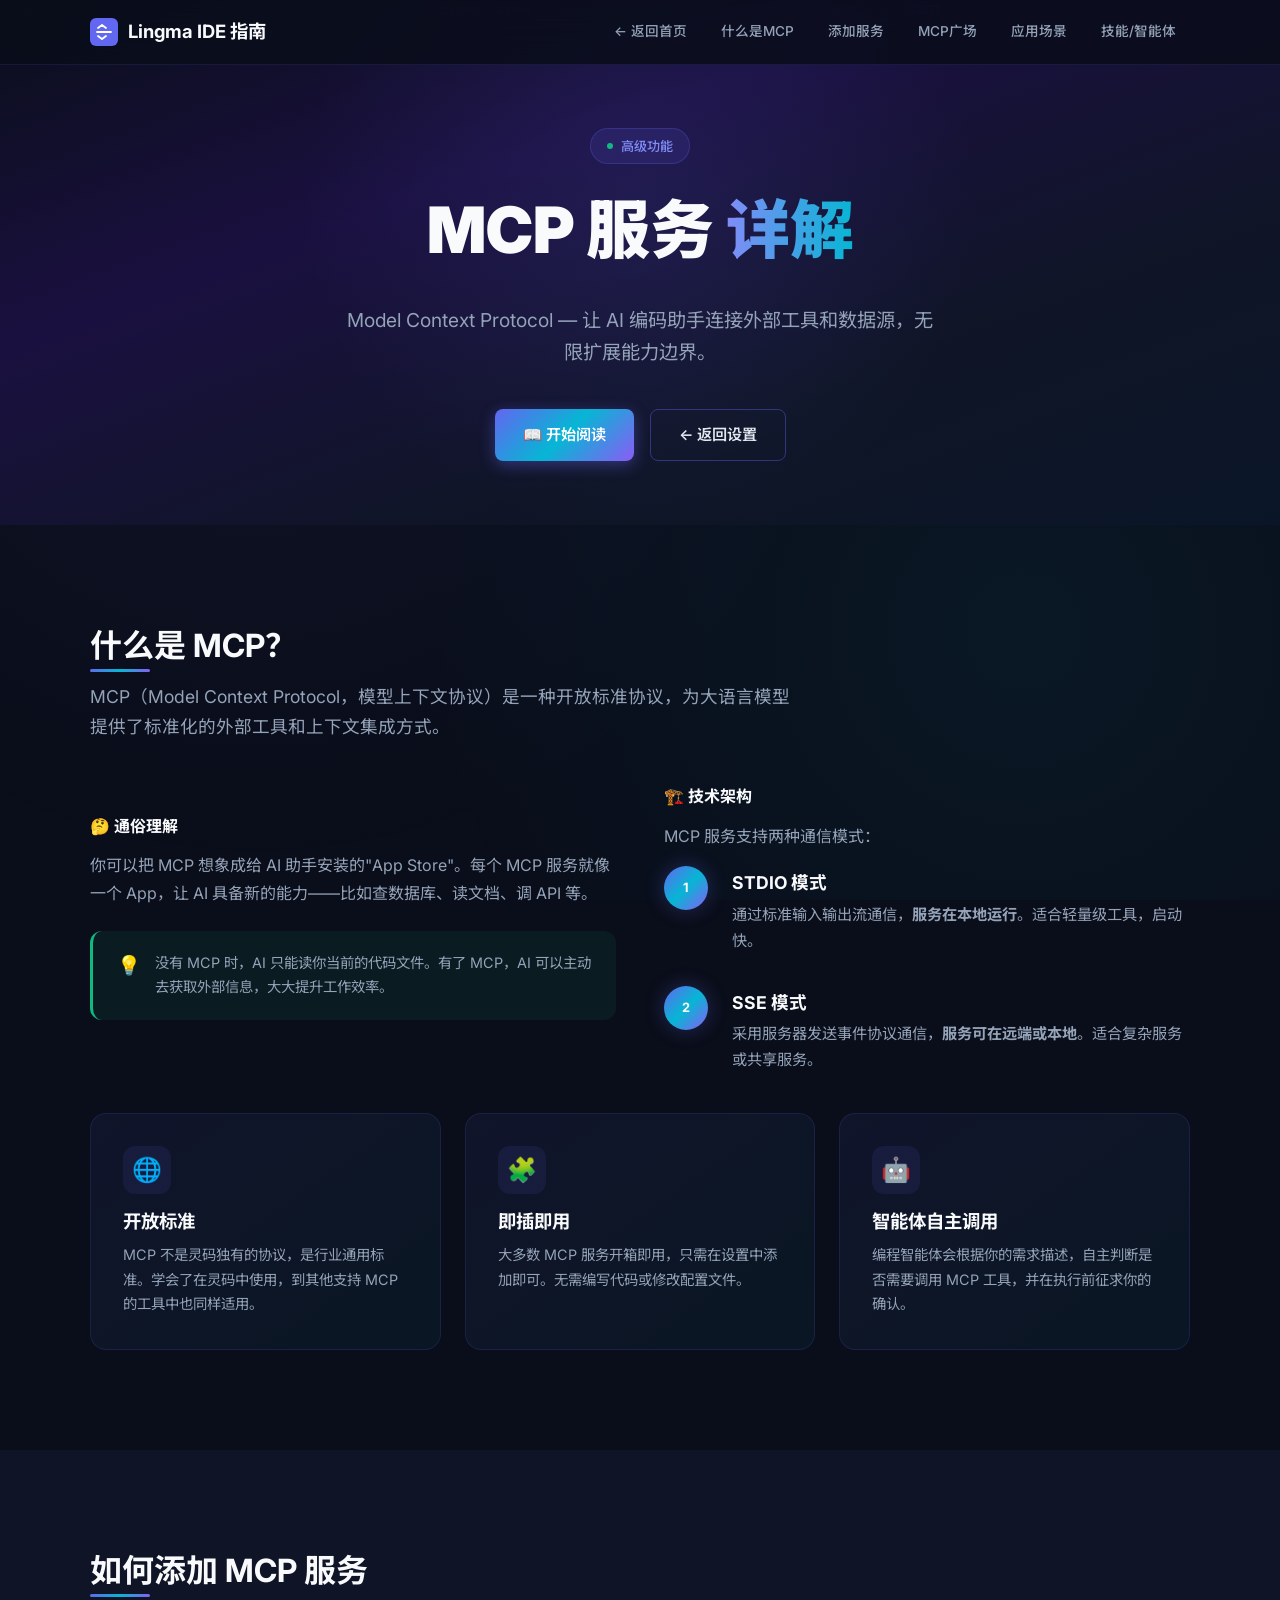
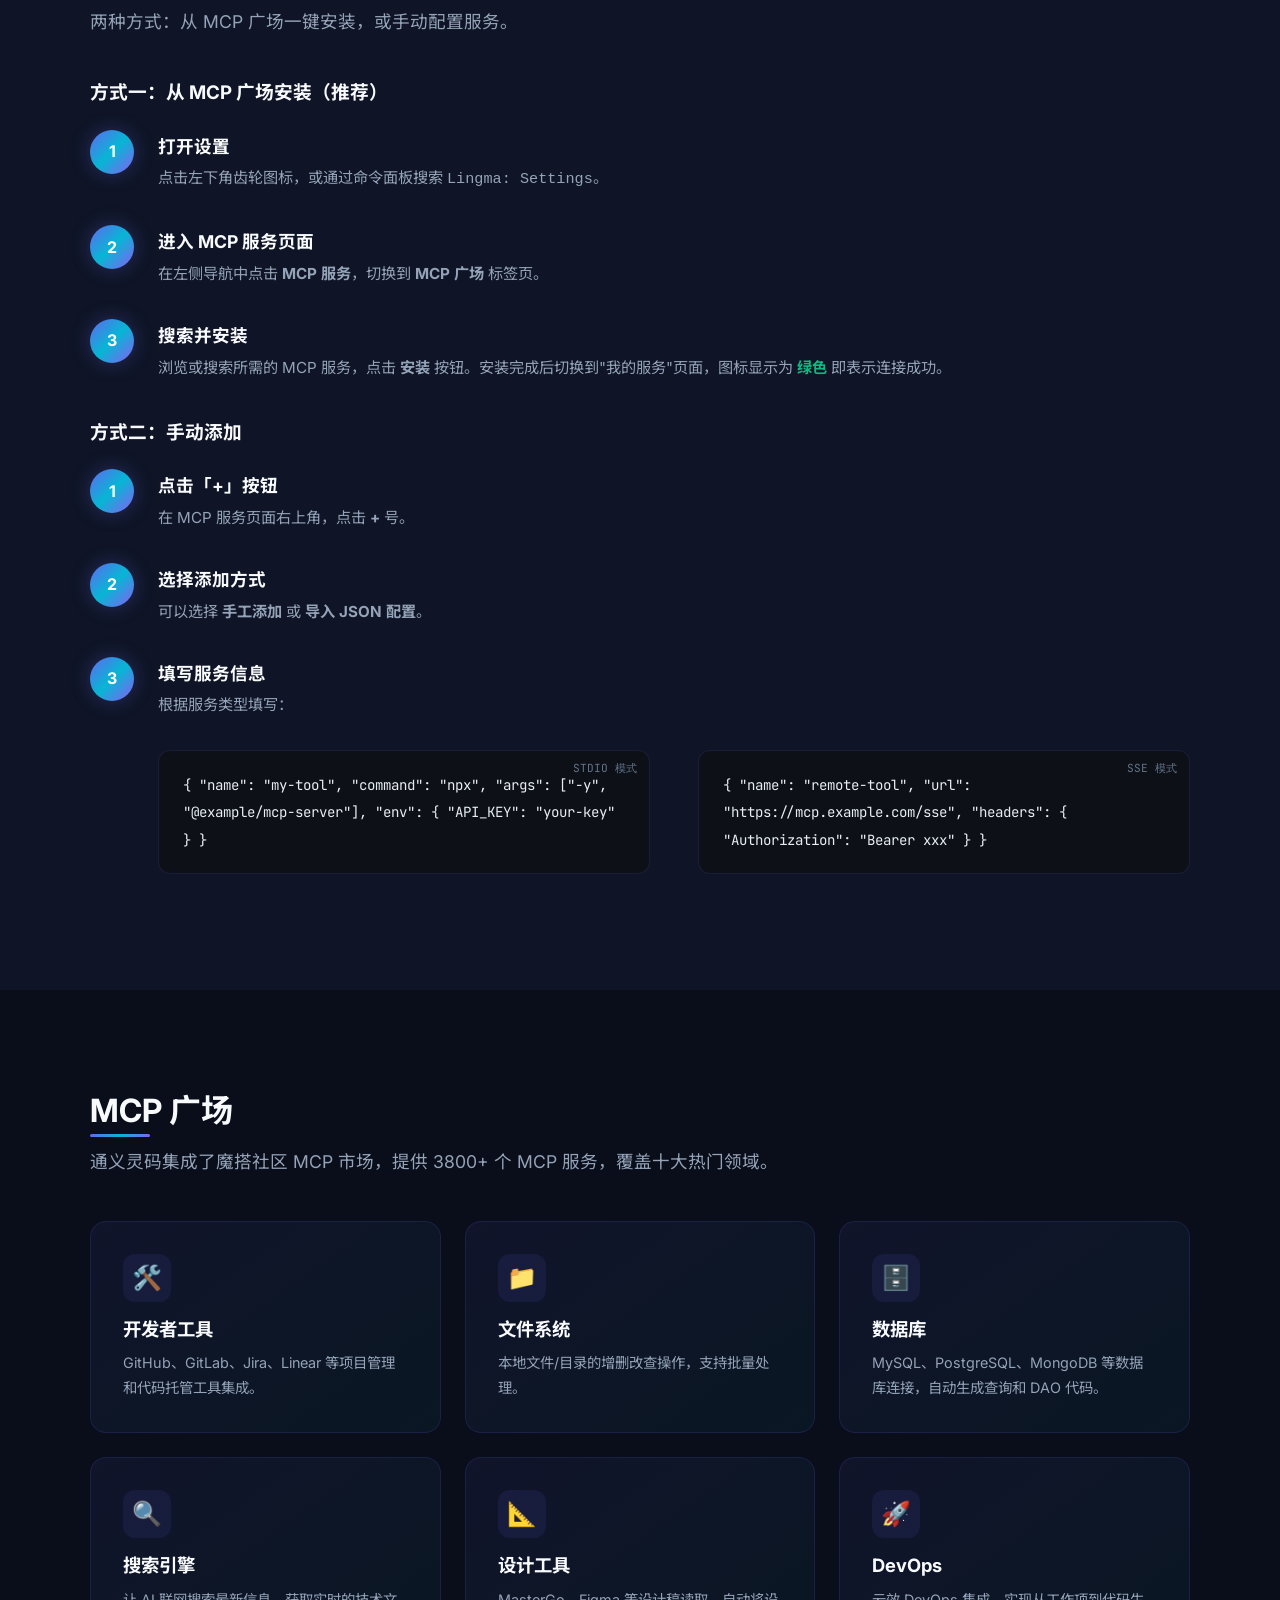
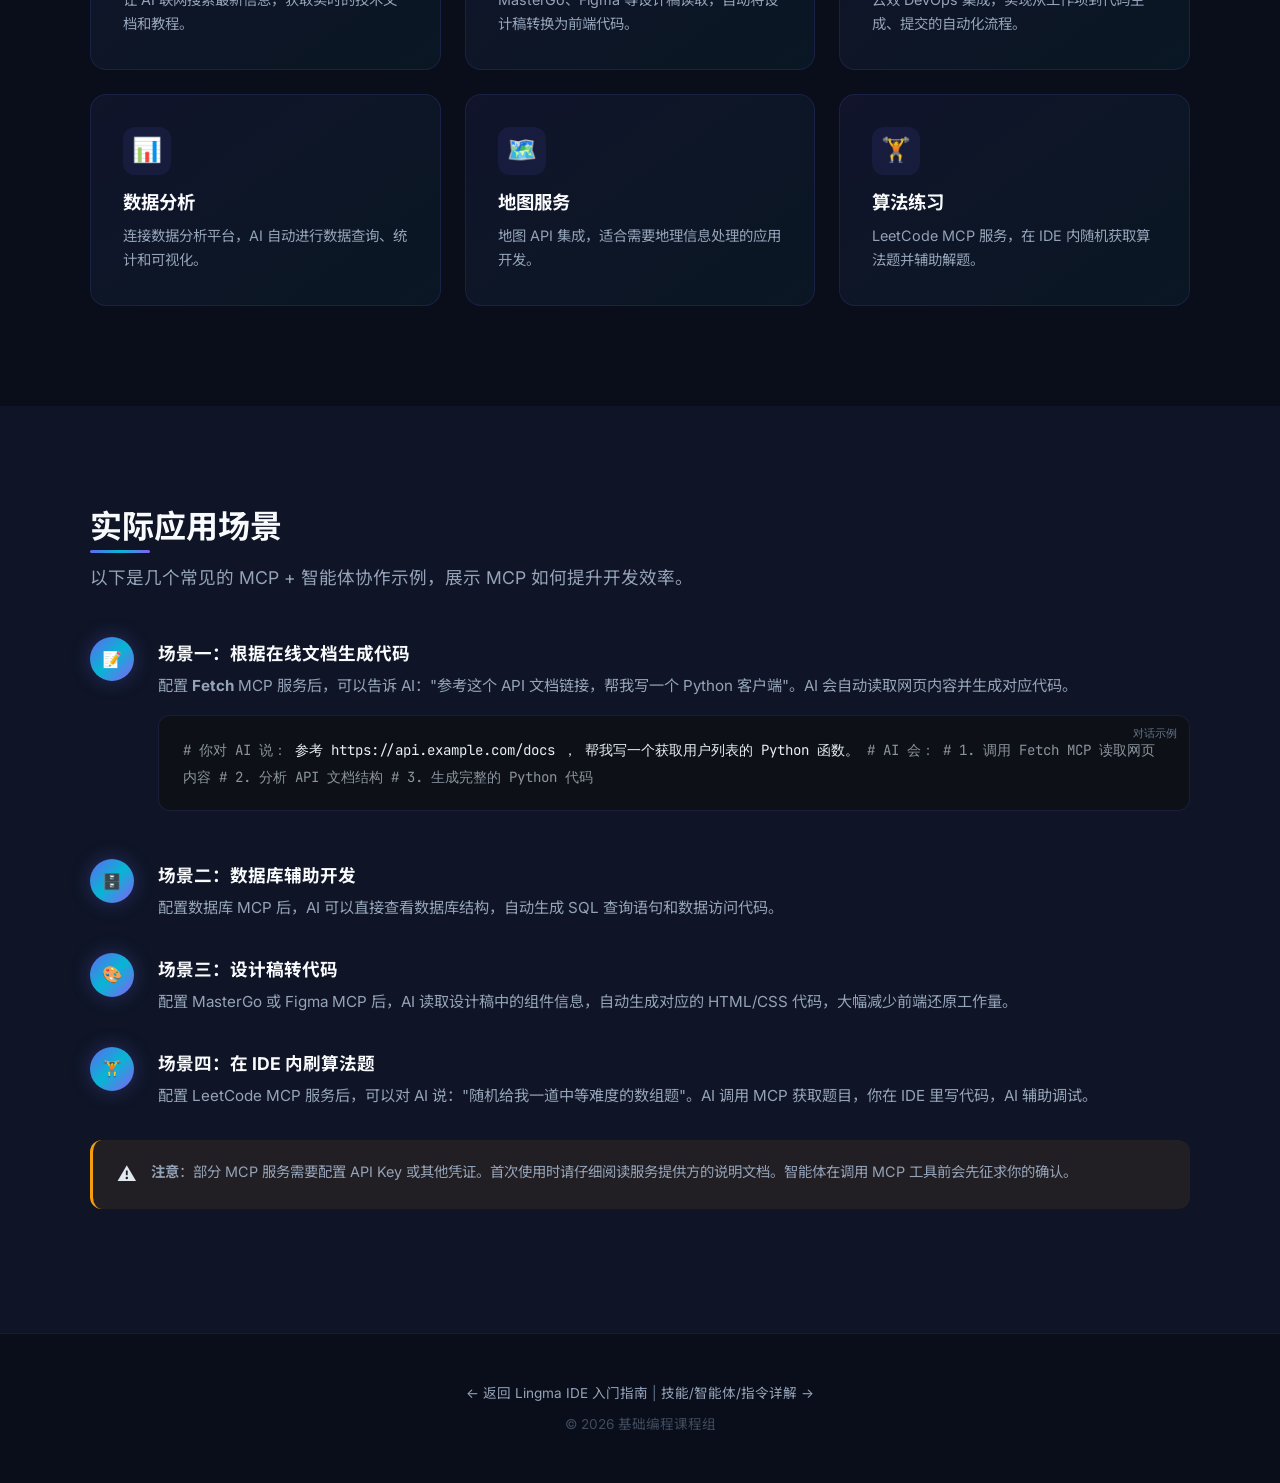
==== mcp.html @ 46c2786b "feat: add MCP services and Skills/Agents/Commands sub-pages" ====
<!DOCTYPE html>
<html lang="zh-CN">
<head>
  <meta charset="UTF-8">
  <meta name="viewport" content="width=device-width, initial-scale=1.0">
  <title>MCP 服务详解 — Lingma IDE 指南</title>
  <meta name="description" content="详细介绍 Lingma IDE 中 MCP（模型上下文协议）服务的概念、配置方法和实际应用场景。">
  <link rel="stylesheet" href="index.css">
  <link rel="icon" href="data:image/svg+xml,<svg xmlns='http://www.w3.org/2000/svg' viewBox='0 0 32 32'><text y='28' font-size='28'>🔌</text></svg>">
</head>
<body>

<!-- ===== Navigation ===== -->
<nav class="navbar" id="navbar">
  <div class="navbar-inner">
    <a href="index.html" class="nav-brand">
      <svg viewBox="0 0 28 28" fill="none"><rect width="28" height="28" rx="6" fill="url(#nb)"/><path d="M8 10l4-3 4 3M8 18l4 3 4-3M7 14h14" stroke="#fff" stroke-width="1.8" stroke-linecap="round" stroke-linejoin="round"/><defs><linearGradient id="nb" x1="0" y1="0" x2="28" y2="28"><stop stop-color="#6366f1"/><stop offset="1" stop-color="#06b6d4"/></linearGradient></defs></svg>
      Lingma IDE 指南
    </a>
    <button class="nav-toggle" onclick="document.querySelector('.nav-links').classList.toggle('open')" aria-label="菜单">☰</button>
    <ul class="nav-links">
      <li><a href="index.html">← 返回首页</a></li>
      <li><a href="#what-is-mcp">什么是MCP</a></li>
      <li><a href="#how-to-add">添加服务</a></li>
      <li><a href="#mcp-plaza">MCP广场</a></li>
      <li><a href="#use-cases">应用场景</a></li>
      <li><a href="skills.html">技能/智能体</a></li>
    </ul>
  </div>
</nav>

<!-- ===== Hero ===== -->
<section class="hero" id="top" style="min-height:50vh">
  <div class="hero-particles" id="particles"></div>
  <div class="hero-content">
    <div class="hero-badge"><span class="dot"></span>高级功能</div>
    <h1>MCP 服务 <span class="gradient-text">详解</span></h1>
    <p class="tagline">Model Context Protocol — 让 AI 编码助手连接外部工具和数据源，无限扩展能力边界。</p>
    <div class="hero-actions">
      <a href="#what-is-mcp" class="btn btn-primary">📖 开始阅读</a>
      <a href="index.html#settings" class="btn btn-outline">← 返回设置</a>
    </div>
  </div>
</section>

<!-- ===== 什么是 MCP ===== -->
<section class="section" id="what-is-mcp">
  <div class="section-inner fade-in">
    <h2 class="section-title">什么是 MCP？</h2>
    <p class="section-subtitle">MCP（Model Context Protocol，模型上下文协议）是一种开放标准协议，为大语言模型提供了标准化的外部工具和上下文集成方式。</p>

    <div class="two-col" style="margin-top:2rem">
      <div>
        <h4 style="margin-bottom:1rem">🤔 通俗理解</h4>
        <p style="color:var(--color-text-muted)">你可以把 MCP 想象成给 AI 助手安装的"App Store"。每个 MCP 服务就像一个 App，让 AI 具备新的能力——比如查数据库、读文档、调 API 等。</p>
        <div class="info-box tip" style="margin-top:1.5rem">
          <span class="info-box-icon">💡</span>
          <p>没有 MCP 时，AI 只能读你当前的代码文件。有了 MCP，AI 可以主动去获取外部信息，大大提升工作效率。</p>
        </div>
      </div>
      <div>
        <h4 style="margin-bottom:1rem">🏗️ 技术架构</h4>
        <p style="color:var(--color-text-muted)">MCP 服务支持两种通信模式：</p>
        <div class="step-list" style="margin-top:1rem">
          <div class="step-item">
            <div class="step-number" style="font-size:0.8rem">1</div>
            <div class="step-content">
              <h4>STDIO 模式</h4>
              <p>通过标准输入输出流通信，<strong>服务在本地运行</strong>。适合轻量级工具，启动快。</p>
            </div>
          </div>
          <div class="step-item">
            <div class="step-number" style="font-size:0.8rem">2</div>
            <div class="step-content">
              <h4>SSE 模式</h4>
              <p>采用服务器发送事件协议通信，<strong>服务可在远端或本地</strong>。适合复杂服务或共享服务。</p>
            </div>
          </div>
        </div>
      </div>
    </div>

    <div class="features-grid" style="margin-top:2.5rem">
      <div class="feature-card">
        <div class="feature-icon">🌐</div>
        <h3>开放标准</h3>
        <p>MCP 不是灵码独有的协议，是行业通用标准。学会了在灵码中使用，到其他支持 MCP 的工具中也同样适用。</p>
      </div>
      <div class="feature-card">
        <div class="feature-icon">🧩</div>
        <h3>即插即用</h3>
        <p>大多数 MCP 服务开箱即用，只需在设置中添加即可。无需编写代码或修改配置文件。</p>
      </div>
      <div class="feature-card">
        <div class="feature-icon">🤖</div>
        <h3>智能体自主调用</h3>
        <p>编程智能体会根据你的需求描述，自主判断是否需要调用 MCP 工具，并在执行前征求你的确认。</p>
      </div>
    </div>
  </div>
</section>

<!-- ===== 添加 MCP 服务 ===== -->
<section class="section section-alt" id="how-to-add">
  <div class="section-inner fade-in">
    <h2 class="section-title">如何添加 MCP 服务</h2>
    <p class="section-subtitle">两种方式：从 MCP 广场一键安装，或手动配置服务。</p>

    <h3 style="margin-bottom:1.5rem;color:var(--color-text-bright)">方式一：从 MCP 广场安装（推荐）</h3>
    <div class="step-list">
      <div class="step-item">
        <div class="step-number">1</div>
        <div class="step-content">
          <h4>打开设置</h4>
          <p>点击左下角齿轮图标，或通过命令面板搜索 <code>Lingma: Settings</code>。</p>
        </div>
      </div>
      <div class="step-item">
        <div class="step-number">2</div>
        <div class="step-content">
          <h4>进入 MCP 服务页面</h4>
          <p>在左侧导航中点击 <strong>MCP 服务</strong>，切换到 <strong>MCP 广场</strong> 标签页。</p>
        </div>
      </div>
      <div class="step-item">
        <div class="step-number">3</div>
        <div class="step-content">
          <h4>搜索并安装</h4>
          <p>浏览或搜索所需的 MCP 服务，点击 <strong>安装</strong> 按钮。安装完成后切换到"我的服务"页面，图标显示为 <strong style="color:#10b981">绿色</strong> 即表示连接成功。</p>
        </div>
      </div>
    </div>

    <h3 style="margin:2.5rem 0 1.5rem;color:var(--color-text-bright)">方式二：手动添加</h3>
    <div class="step-list">
      <div class="step-item">
        <div class="step-number">1</div>
        <div class="step-content">
          <h4>点击「+」按钮</h4>
          <p>在 MCP 服务页面右上角，点击 <strong>+</strong> 号。</p>
        </div>
      </div>
      <div class="step-item">
        <div class="step-number">2</div>
        <div class="step-content">
          <h4>选择添加方式</h4>
          <p>可以选择 <strong>手工添加</strong> 或 <strong>导入 JSON 配置</strong>。</p>
        </div>
      </div>
      <div class="step-item">
        <div class="step-number">3</div>
        <div class="step-content">
          <h4>填写服务信息</h4>
          <p>根据服务类型填写：</p>
          <div class="two-col" style="margin-top:1rem">
            <div class="code-block" data-lang="STDIO 模式">
<code>{
  "name": "my-tool",
  "command": "npx",
  "args": ["-y", "@example/mcp-server"],
  "env": {
    "API_KEY": "your-key"
  }
}</code>
            </div>
            <div class="code-block" data-lang="SSE 模式">
<code>{
  "name": "remote-tool",
  "url": "https://mcp.example.com/sse",
  "headers": {
    "Authorization": "Bearer xxx"
  }
}</code>
            </div>
          </div>
        </div>
      </div>
    </div>
  </div>
</section>

<!-- ===== MCP 广场 ===== -->
<section class="section" id="mcp-plaza">
  <div class="section-inner fade-in">
    <h2 class="section-title">MCP 广场</h2>
    <p class="section-subtitle">通义灵码集成了魔搭社区 MCP 市场，提供 3800+ 个 MCP 服务，覆盖十大热门领域。</p>

    <div class="features-grid">
      <div class="feature-card">
        <div class="feature-icon">🛠️</div>
        <h3>开发者工具</h3>
        <p>GitHub、GitLab、Jira、Linear 等项目管理和代码托管工具集成。</p>
      </div>
      <div class="feature-card">
        <div class="feature-icon">📁</div>
        <h3>文件系统</h3>
        <p>本地文件/目录的增删改查操作，支持批量处理。</p>
      </div>
      <div class="feature-card">
        <div class="feature-icon">🗄️</div>
        <h3>数据库</h3>
        <p>MySQL、PostgreSQL、MongoDB 等数据库连接，自动生成查询和 DAO 代码。</p>
      </div>
      <div class="feature-card">
        <div class="feature-icon">🔍</div>
        <h3>搜索引擎</h3>
        <p>让 AI 联网搜索最新信息，获取实时的技术文档和教程。</p>
      </div>
      <div class="feature-card">
        <div class="feature-icon">📐</div>
        <h3>设计工具</h3>
        <p>MasterGo、Figma 等设计稿读取，自动将设计稿转换为前端代码。</p>
      </div>
      <div class="feature-card">
        <div class="feature-icon">🚀</div>
        <h3>DevOps</h3>
        <p>云效 DevOps 集成，实现从工作项到代码生成、提交的自动化流程。</p>
      </div>
      <div class="feature-card">
        <div class="feature-icon">📊</div>
        <h3>数据分析</h3>
        <p>连接数据分析平台，AI 自动进行数据查询、统计和可视化。</p>
      </div>
      <div class="feature-card">
        <div class="feature-icon">🗺️</div>
        <h3>地图服务</h3>
        <p>地图 API 集成，适合需要地理信息处理的应用开发。</p>
      </div>
      <div class="feature-card">
        <div class="feature-icon">🏋️</div>
        <h3>算法练习</h3>
        <p>LeetCode MCP 服务，在 IDE 内随机获取算法题并辅助解题。</p>
      </div>
    </div>
  </div>
</section>

<!-- ===== 应用场景 ===== -->
<section class="section section-alt" id="use-cases">
  <div class="section-inner fade-in">
    <h2 class="section-title">实际应用场景</h2>
    <p class="section-subtitle">以下是几个常见的 MCP + 智能体协作示例，展示 MCP 如何提升开发效率。</p>

    <div class="step-list">
      <div class="step-item">
        <div class="step-number">📝</div>
        <div class="step-content">
          <h4>场景一：根据在线文档生成代码</h4>
          <p>配置 <strong>Fetch</strong> MCP 服务后，可以告诉 AI："参考这个 API 文档链接，帮我写一个 Python 客户端"。AI 会自动读取网页内容并生成对应代码。</p>
          <div class="code-block" data-lang="对话示例">
<code><span class="cm"># 你对 AI 说：</span>
参考 https://api.example.com/docs ，
帮我写一个获取用户列表的 Python 函数。

<span class="cm"># AI 会：</span>
<span class="cm"># 1. 调用 Fetch MCP 读取网页内容</span>
<span class="cm"># 2. 分析 API 文档结构</span>
<span class="cm"># 3. 生成完整的 Python 代码</span></code>
          </div>
        </div>
      </div>
      <div class="step-item">
        <div class="step-number">🗄️</div>
        <div class="step-content">
          <h4>场景二：数据库辅助开发</h4>
          <p>配置数据库 MCP 后，AI 可以直接查看数据库结构，自动生成 SQL 查询语句和数据访问代码。</p>
        </div>
      </div>
      <div class="step-item">
        <div class="step-number">🎨</div>
        <div class="step-content">
          <h4>场景三：设计稿转代码</h4>
          <p>配置 MasterGo 或 Figma MCP 后，AI 读取设计稿中的组件信息，自动生成对应的 HTML/CSS 代码，大幅减少前端还原工作量。</p>
        </div>
      </div>
      <div class="step-item">
        <div class="step-number">🏋️</div>
        <div class="step-content">
          <h4>场景四：在 IDE 内刷算法题</h4>
          <p>配置 LeetCode MCP 服务后，可以对 AI 说："随机给我一道中等难度的数组题"。AI 调用 MCP 获取题目，你在 IDE 里写代码，AI 辅助调试。</p>
        </div>
      </div>
    </div>

    <div class="info-box warning" style="margin-top:2rem">
      <span class="info-box-icon">⚠️</span>
      <p><strong>注意</strong>：部分 MCP 服务需要配置 API Key 或其他凭证。首次使用时请仔细阅读服务提供方的说明文档。智能体在调用 MCP 工具前会先征求你的确认。</p>
    </div>
  </div>
</section>

<!-- ===== Footer ===== -->
<footer class="footer">
  <p><a href="index.html">← 返回 Lingma IDE 入门指南</a> | <a href="skills.html">技能/智能体/指令详解 →</a></p>
  <p style="margin-top:0.5rem;opacity:0.6">© 2026 基础编程课程组</p>
</footer>

<!-- ===== Scripts ===== -->
<script>
const navbar = document.getElementById('navbar');
window.addEventListener('scroll', () => { navbar.classList.toggle('scrolled', window.scrollY > 50); });
const fadeEls = document.querySelectorAll('.fade-in');
const observer = new IntersectionObserver((entries) => {
  entries.forEach(e => { if (e.isIntersecting) { e.target.classList.add('visible'); observer.unobserve(e.target); }});
}, { threshold: 0.1 });
fadeEls.forEach(el => observer.observe(el));
const particleContainer = document.getElementById('particles');
const codeSnippets = ['MCP', 'STDIO', 'SSE', 'fetch()', 'Tool', 'Agent', 'Context', 'Protocol', 'API', 'JSON', 'connect', 'invoke'];
for (let i = 0; i < 15; i++) {
  const p = document.createElement('span');
  p.className = 'particle';
  p.textContent = codeSnippets[Math.floor(Math.random() * codeSnippets.length)];
  p.style.left = Math.random() * 100 + '%';
  p.style.animationDelay = Math.random() * 20 + 's';
  p.style.animationDuration = (15 + Math.random() * 15) + 's';
  particleContainer.appendChild(p);
}
const sections = document.querySelectorAll('section[id]');
window.addEventListener('scroll', () => {
  const scrollY = window.scrollY + 100;
  sections.forEach(sec => {
    const top = sec.offsetTop, h = sec.offsetHeight, id = sec.getAttribute('id');
    const link = document.querySelector(`.nav-links a[href="#${id}"]`);
    if (link) link.classList.toggle('active', scrollY >= top && scrollY < top + h);
  });
});
</script>

</body>
</html>
---- index.css ----
/* ============================================
   Lingma IDE 入门指南 — Design System
   ============================================ */

@import url('https://fonts.googleapis.com/css2?family=Inter:wght@300;400;500;600;700;800;900&family=JetBrains+Mono:wght@400;500;600&family=Noto+Sans+SC:wght@300;400;500;600;700;900&display=swap');

/* ---------- CSS Custom Properties ---------- */
:root {
  /* Brand palette — inspired by Lingma's blue-purple tech aesthetic */
  --color-bg-deep: #0a0e1a;
  --color-bg-main: #0f1526;
  --color-bg-card: rgba(18, 26, 50, 0.7);
  --color-bg-card-solid: #121a32;
  --color-bg-hover: rgba(30, 42, 80, 0.6);
  --color-surface: rgba(25, 35, 65, 0.5);

  --color-primary: #6366f1;
  --color-primary-light: #818cf8;
  --color-primary-dark: #4f46e5;
  --color-accent: #06b6d4;
  --color-accent-2: #8b5cf6;
  --color-success: #10b981;
  --color-warning: #f59e0b;
  --color-danger: #ef4444;

  --gradient-brand: linear-gradient(135deg, #6366f1 0%, #06b6d4 50%, #8b5cf6 100%);
  --gradient-hero: linear-gradient(160deg, #0a0e1a 0%, #1a1040 35%, #0f1526 70%, #0a1628 100%);
  --gradient-card: linear-gradient(145deg, rgba(99,102,241,0.08) 0%, rgba(6,182,212,0.05) 100%);
  --gradient-text: linear-gradient(90deg, #818cf8, #06b6d4);

  --color-text: #e2e8f0;
  --color-text-muted: #94a3b8;
  --color-text-dim: #64748b;
  --color-text-bright: #f8fafc;

  --color-border: rgba(99, 102, 241, 0.15);
  --color-border-active: rgba(99, 102, 241, 0.4);

  --font-body: 'Inter', 'Noto Sans SC', -apple-system, sans-serif;
  --font-mono: 'JetBrains Mono', 'Fira Code', monospace;

  --radius-sm: 8px;
  --radius-md: 12px;
  --radius-lg: 16px;
  --radius-xl: 24px;

  --shadow-card: 0 4px 24px rgba(0,0,0,0.3), 0 0 0 1px var(--color-border);
  --shadow-glow: 0 0 40px rgba(99,102,241,0.15);
  --shadow-btn: 0 4px 15px rgba(99,102,241,0.4);

  --max-width: 1100px;
  --section-gap: 100px;
}

/* ---------- Reset & Base ---------- */
*, *::before, *::after {
  box-sizing: border-box;
  margin: 0;
  padding: 0;
}

html {
  scroll-behavior: smooth;
  font-size: 16px;
  -webkit-font-smoothing: antialiased;
  -moz-osx-font-smoothing: grayscale;
}

body {
  font-family: var(--font-body);
  background: var(--color-bg-deep);
  color: var(--color-text);
  line-height: 1.7;
  overflow-x: hidden;
}

/* Animated background grid */
body::before {
  content: '';
  position: fixed;
  inset: 0;
  background-image:
    radial-gradient(circle at 20% 30%, rgba(99,102,241,0.06) 0%, transparent 50%),
    radial-gradient(circle at 80% 70%, rgba(6,182,212,0.06) 0%, transparent 50%);
  pointer-events: none;
  z-index: 0;
}

a {
  color: var(--color-primary-light);
  text-decoration: none;
  transition: color 0.2s;
}
a:hover {
  color: var(--color-accent);
}

img {
  max-width: 100%;
  height: auto;
  border-radius: var(--radius-md);
}

/* ---------- Typography ---------- */
h1, h2, h3, h4 {
  font-weight: 700;
  line-height: 1.3;
  color: var(--color-text-bright);
}

.section-title {
  font-size: 2rem;
  margin-bottom: 0.5em;
  position: relative;
  display: inline-block;
}
.section-title::after {
  content: '';
  position: absolute;
  bottom: -6px;
  left: 0;
  width: 60px;
  height: 3px;
  background: var(--gradient-brand);
  border-radius: 2px;
}

.section-subtitle {
  font-size: 1.1rem;
  color: var(--color-text-muted);
  margin-bottom: 2.5em;
  max-width: 700px;
}

/* ---------- Navigation ---------- */
.navbar {
  position: fixed;
  top: 0;
  left: 0;
  right: 0;
  z-index: 1000;
  background: rgba(10, 14, 26, 0.85);
  backdrop-filter: blur(20px);
  border-bottom: 1px solid var(--color-border);
  padding: 0 2rem;
  transition: box-shadow 0.3s;
}
.navbar.scrolled {
  box-shadow: 0 4px 30px rgba(0,0,0,0.4);
}
.navbar-inner {
  max-width: var(--max-width);
  margin: 0 auto;
  display: flex;
  align-items: center;
  justify-content: space-between;
  height: 64px;
}
.nav-brand {
  display: flex;
  align-items: center;
  gap: 10px;
  font-weight: 700;
  font-size: 1.15rem;
  color: var(--color-text-bright);
}
.nav-brand svg {
  width: 28px;
  height: 28px;
}
.nav-links {
  display: flex;
  list-style: none;
  gap: 6px;
}
.nav-links a {
  display: block;
  padding: 6px 14px;
  font-size: 0.85rem;
  font-weight: 500;
  color: var(--color-text-muted);
  border-radius: var(--radius-sm);
  transition: all 0.2s;
}
.nav-links a:hover,
.nav-links a.active {
  color: var(--color-text-bright);
  background: var(--color-bg-hover);
}

.nav-toggle {
  display: none;
  background: none;
  border: none;
  color: var(--color-text);
  font-size: 1.5rem;
  cursor: pointer;
}

/* ---------- Hero Section ---------- */
.hero {
  position: relative;
  min-height: 100vh;
  display: flex;
  align-items: center;
  justify-content: center;
  text-align: center;
  background: var(--gradient-hero);
  padding: 8rem 2rem 4rem;
  overflow: hidden;
}

.hero::before {
  content: '';
  position: absolute;
  top: -200px;
  left: 50%;
  transform: translateX(-50%);
  width: 800px;
  height: 800px;
  background: radial-gradient(circle, rgba(99,102,241,0.12) 0%, transparent 60%);
  pointer-events: none;
}

/* Floating code particles */
.hero-particles {
  position: absolute;
  inset: 0;
  overflow: hidden;
  pointer-events: none;
}
.particle {
  position: absolute;
  font-family: var(--font-mono);
  font-size: 0.75rem;
  color: rgba(99, 102, 241, 0.15);
  animation: float 20s linear infinite;
}
@keyframes float {
  0% { transform: translateY(100vh) rotate(0deg); opacity: 0; }
  10% { opacity: 1; }
  90% { opacity: 1; }
  100% { transform: translateY(-100vh) rotate(360deg); opacity: 0; }
}

.hero-content {
  position: relative;
  z-index: 1;
  max-width: 800px;
}
.hero-badge {
  display: inline-flex;
  align-items: center;
  gap: 8px;
  padding: 6px 16px;
  background: rgba(99,102,241,0.12);
  border: 1px solid rgba(99,102,241,0.25);
  border-radius: 100px;
  font-size: 0.82rem;
  font-weight: 500;
  color: var(--color-primary-light);
  margin-bottom: 1.5rem;
  animation: fadeInDown 0.8s ease-out;
}
.hero-badge .dot {
  width: 6px;
  height: 6px;
  background: var(--color-success);
  border-radius: 50%;
  animation: pulse 2s ease-in-out infinite;
}
@keyframes pulse {
  0%, 100% { opacity: 1; }
  50% { opacity: 0.4; }
}

.hero h1 {
  font-size: clamp(2.5rem, 5vw, 4rem);
  font-weight: 900;
  margin-bottom: 0.5em;
  animation: fadeInUp 0.8s ease-out 0.1s both;
}
.hero h1 .gradient-text {
  background: var(--gradient-text);
  -webkit-background-clip: text;
  -webkit-text-fill-color: transparent;
  background-clip: text;
}
.hero .tagline {
  font-size: 1.2rem;
  color: var(--color-text-muted);
  margin-bottom: 2.5rem;
  max-width: 600px;
  margin-left: auto;
  margin-right: auto;
  animation: fadeInUp 0.8s ease-out 0.2s both;
}
.hero-actions {
  display: flex;
  gap: 16px;
  justify-content: center;
  flex-wrap: wrap;
  animation: fadeInUp 0.8s ease-out 0.3s both;
}

@keyframes fadeInUp {
  from { opacity: 0; transform: translateY(20px); }
  to { opacity: 1; transform: translateY(0); }
}
@keyframes fadeInDown {
  from { opacity: 0; transform: translateY(-10px); }
  to { opacity: 1; transform: translateY(0); }
}

/* ---------- Buttons ---------- */
.btn {
  display: inline-flex;
  align-items: center;
  gap: 8px;
  padding: 12px 28px;
  font-family: var(--font-body);
  font-size: 0.95rem;
  font-weight: 600;
  border: none;
  border-radius: var(--radius-sm);
  cursor: pointer;
  transition: all 0.25s;
  text-decoration: none;
}
.btn-primary {
  background: var(--gradient-brand);
  color: #fff;
  box-shadow: var(--shadow-btn);
}
.btn-primary:hover {
  transform: translateY(-2px);
  box-shadow: 0 6px 25px rgba(99,102,241,0.5);
  color: #fff;
}
.btn-outline {
  background: transparent;
  color: var(--color-text);
  border: 1px solid var(--color-border-active);
}
.btn-outline:hover {
  background: var(--color-bg-hover);
  border-color: var(--color-primary-light);
  color: var(--color-text-bright);
}

/* ---------- Sections ---------- */
.section {
  position: relative;
  z-index: 1;
  padding: var(--section-gap) 2rem;
}
.section-inner {
  max-width: var(--max-width);
  margin: 0 auto;
}
.section-alt {
  background: var(--color-bg-main);
}

/* ---------- Feature Cards Grid ---------- */
.features-grid {
  display: grid;
  grid-template-columns: repeat(auto-fit, minmax(280px, 1fr));
  gap: 24px;
}
.feature-card {
  background: var(--gradient-card);
  border: 1px solid var(--color-border);
  border-radius: var(--radius-lg);
  padding: 2rem;
  transition: all 0.3s;
  position: relative;
  overflow: hidden;
}
.feature-card::before {
  content: '';
  position: absolute;
  top: 0;
  left: 0;
  right: 0;
  height: 2px;
  background: var(--gradient-brand);
  opacity: 0;
  transition: opacity 0.3s;
}
.feature-card:hover {
  transform: translateY(-4px);
  box-shadow: var(--shadow-glow);
  border-color: var(--color-border-active);
}
.feature-card:hover::before {
  opacity: 1;
}
.feature-icon {
  width: 48px;
  height: 48px;
  display: flex;
  align-items: center;
  justify-content: center;
  border-radius: var(--radius-md);
  background: rgba(99,102,241,0.1);
  margin-bottom: 1rem;
  font-size: 1.5rem;
}
.feature-card h3 {
  font-size: 1.15rem;
  margin-bottom: 0.5em;
}
.feature-card p {
  font-size: 0.9rem;
  color: var(--color-text-muted);
  line-height: 1.7;
}

/* ---------- Steps / Guide Layout ---------- */
.step-list {
  display: flex;
  flex-direction: column;
  gap: 2rem;
}
.step-item {
  display: flex;
  gap: 1.5rem;
  align-items: flex-start;
}
.step-number {
  flex-shrink: 0;
  width: 44px;
  height: 44px;
  display: flex;
  align-items: center;
  justify-content: center;
  border-radius: 50%;
  background: var(--gradient-brand);
  color: #fff;
  font-weight: 700;
  font-size: 1rem;
  box-shadow: 0 0 20px rgba(99,102,241,0.3);
}
.step-content {
  flex: 1;
  padding-top: 6px;
}
.step-content h4 {
  font-size: 1.1rem;
  margin-bottom: 0.4em;
}
.step-content p {
  color: var(--color-text-muted);
  font-size: 0.95rem;
}

/* ---------- Code Blocks ---------- */
.code-block {
  background: #0d1117;
  border: 1px solid rgba(99,102,241,0.15);
  border-radius: var(--radius-md);
  padding: 1.25rem 1.5rem;
  margin: 1rem 0;
  overflow-x: auto;
  position: relative;
}
.code-block::before {
  content: attr(data-lang);
  position: absolute;
  top: 8px;
  right: 12px;
  font-size: 0.7rem;
  color: var(--color-text-dim);
  text-transform: uppercase;
  font-family: var(--font-mono);
}
.code-block code {
  font-family: var(--font-mono);
  font-size: 0.88rem;
  line-height: 1.7;
  color: #e6edf3;
}
.code-block .kw { color: #ff7b72; }
.code-block .fn { color: #d2a8ff; }
.code-block .str { color: #a5d6ff; }
.code-block .cm { color: #8b949e; }
.code-block .num { color: #79c0ff; }
.code-block .op { color: #c9d1d9; }

/* ---------- Info Box ---------- */
.info-box {
  display: flex;
  gap: 14px;
  padding: 1.25rem 1.5rem;
  border-radius: var(--radius-md);
  margin: 1.5rem 0;
  border-left: 3px solid;
}
.info-box.tip {
  background: rgba(16,185,129,0.08);
  border-color: var(--color-success);
}
.info-box.note {
  background: rgba(99,102,241,0.08);
  border-color: var(--color-primary);
}
.info-box.warning {
  background: rgba(245,158,11,0.08);
  border-color: var(--color-warning);
}
.info-box-icon {
  font-size: 1.2rem;
  flex-shrink: 0;
  line-height: 1.5;
}
.info-box p {
  font-size: 0.9rem;
  color: var(--color-text-muted);
}

/* ---------- Keyboard Shortcuts Table ---------- */
.shortcuts-table {
  width: 100%;
  border-collapse: collapse;
  margin: 1.5rem 0;
}
.shortcuts-table th,
.shortcuts-table td {
  padding: 12px 16px;
  text-align: left;
  border-bottom: 1px solid var(--color-border);
  font-size: 0.9rem;
}
.shortcuts-table th {
  color: var(--color-text-muted);
  font-weight: 600;
  font-size: 0.8rem;
  text-transform: uppercase;
  letter-spacing: 0.05em;
}
.shortcuts-table tr:hover td {
  background: var(--color-bg-hover);
}

kbd {
  display: inline-block;
  padding: 2px 8px;
  font-family: var(--font-mono);
  font-size: 0.8rem;
  background: rgba(99,102,241,0.1);
  border: 1px solid var(--color-border);
  border-radius: 4px;
  color: var(--color-text-bright);
  white-space: nowrap;
}

/* ---------- System Requirements ---------- */
.sys-req-grid {
  display: grid;
  grid-template-columns: repeat(auto-fit, minmax(240px, 1fr));
  gap: 20px;
  margin: 1.5rem 0;
}
.sys-req-card {
  background: var(--color-bg-card);
  border: 1px solid var(--color-border);
  border-radius: var(--radius-md);
  padding: 1.5rem;
  text-align: center;
}
.sys-req-card .os-icon {
  font-size: 2.5rem;
  margin-bottom: 0.5rem;
}
.sys-req-card h4 {
  font-size: 1rem;
  margin-bottom: 0.3em;
}
.sys-req-card p {
  font-size: 0.85rem;
  color: var(--color-text-muted);
}

/* ---------- Illustration / Image Panels ---------- */
.illustration-panel {
  background: var(--color-bg-card);
  border: 1px solid var(--color-border);
  border-radius: var(--radius-lg);
  padding: 2rem;
  margin: 2rem 0;
  text-align: center;
  overflow: hidden;
}
.illustration-panel img {
  border-radius: var(--radius-md);
  box-shadow: 0 4px 20px rgba(0,0,0,0.4);
}
.illustration-panel figcaption {
  font-size: 0.85rem;
  color: var(--color-text-dim);
  margin-top: 1rem;
}

/* ---------- SVG Diagram ---------- */
.ide-diagram {
  width: 100%;
  max-width: 800px;
  margin: 2rem auto;
  display: block;
}

/* ---------- Two Column Layout ---------- */
.two-col {
  display: grid;
  grid-template-columns: 1fr 1fr;
  gap: 3rem;
  align-items: center;
}
.two-col.reverse {
  direction: rtl;
}
.two-col.reverse > * {
  direction: ltr;
}

/* ---------- AI Feature Showcase ---------- */
.ai-showcase {
  background: var(--gradient-card);
  border: 1px solid var(--color-border);
  border-radius: var(--radius-xl);
  padding: 3rem;
  margin: 2rem 0;
  position: relative;
  overflow: hidden;
}
.ai-showcase::before {
  content: '';
  position: absolute;
  top: -50%;
  right: -20%;
  width: 400px;
  height: 400px;
  background: radial-gradient(circle, rgba(99,102,241,0.08) 0%, transparent 70%);
  pointer-events: none;
}
.ai-tag {
  display: inline-flex;
  align-items: center;
  gap: 6px;
  padding: 4px 12px;
  background: rgba(99,102,241,0.15);
  border-radius: 100px;
  font-size: 0.75rem;
  font-weight: 600;
  color: var(--color-primary-light);
  margin-bottom: 1rem;
}

/* ---------- Resource Links ---------- */
.resource-grid {
  display: grid;
  grid-template-columns: repeat(auto-fit, minmax(300px, 1fr));
  gap: 20px;
}
.resource-card {
  display: flex;
  align-items: center;
  gap: 16px;
  padding: 1.25rem 1.5rem;
  background: var(--color-bg-card);
  border: 1px solid var(--color-border);
  border-radius: var(--radius-md);
  transition: all 0.3s;
  text-decoration: none;
  color: var(--color-text);
}
.resource-card:hover {
  transform: translateY(-2px);
  border-color: var(--color-border-active);
  box-shadow: var(--shadow-glow);
  color: var(--color-text-bright);
}
.resource-card .res-icon {
  width: 40px;
  height: 40px;
  display: flex;
  align-items: center;
  justify-content: center;
  border-radius: var(--radius-sm);
  background: rgba(99,102,241,0.1);
  font-size: 1.2rem;
  flex-shrink: 0;
}
.resource-card .res-text h4 {
  font-size: 0.95rem;
  margin-bottom: 0.2em;
}
.resource-card .res-text p {
  font-size: 0.8rem;
  color: var(--color-text-muted);
}

/* ---------- Footer ---------- */
.footer {
  position: relative;
  z-index: 1;
  border-top: 1px solid var(--color-border);
  padding: 3rem 2rem;
  text-align: center;
  color: var(--color-text-dim);
  font-size: 0.85rem;
}
.footer a {
  color: var(--color-text-muted);
}

/* ---------- Scroll Animations ---------- */
.fade-in {
  opacity: 0;
  transform: translateY(30px);
  transition: opacity 0.6s ease, transform 0.6s ease;
}
.fade-in.visible {
  opacity: 1;
  transform: translateY(0);
}

/* ---------- Responsive ---------- */
@media (max-width: 900px) {
  .two-col {
    grid-template-columns: 1fr;
    gap: 2rem;
  }
  .two-col.reverse {
    direction: ltr;
  }
  .nav-links {
    display: none;
    position: absolute;
    top: 64px;
    left: 0;
    right: 0;
    background: rgba(10, 14, 26, 0.95);
    backdrop-filter: blur(20px);
    flex-direction: column;
    padding: 1rem;
    border-bottom: 1px solid var(--color-border);
  }
  .nav-links.open {
    display: flex;
  }
  .nav-toggle {
    display: block;
  }
  .hero h1 {
    font-size: 2.2rem;
  }
  .section-title {
    font-size: 1.6rem;
  }
  :root {
    --section-gap: 60px;
  }
}

@media (max-width: 600px) {
  .hero {
    padding: 6rem 1.5rem 3rem;
  }
  .hero-actions {
    flex-direction: column;
    align-items: center;
  }
  .features-grid {
    grid-template-columns: 1fr;
  }
  .sys-req-grid {
    grid-template-columns: 1fr;
  }
  .resource-grid {
    grid-template-columns: 1fr;
  }
  .ai-showcase {
    padding: 1.5rem;
  }
}
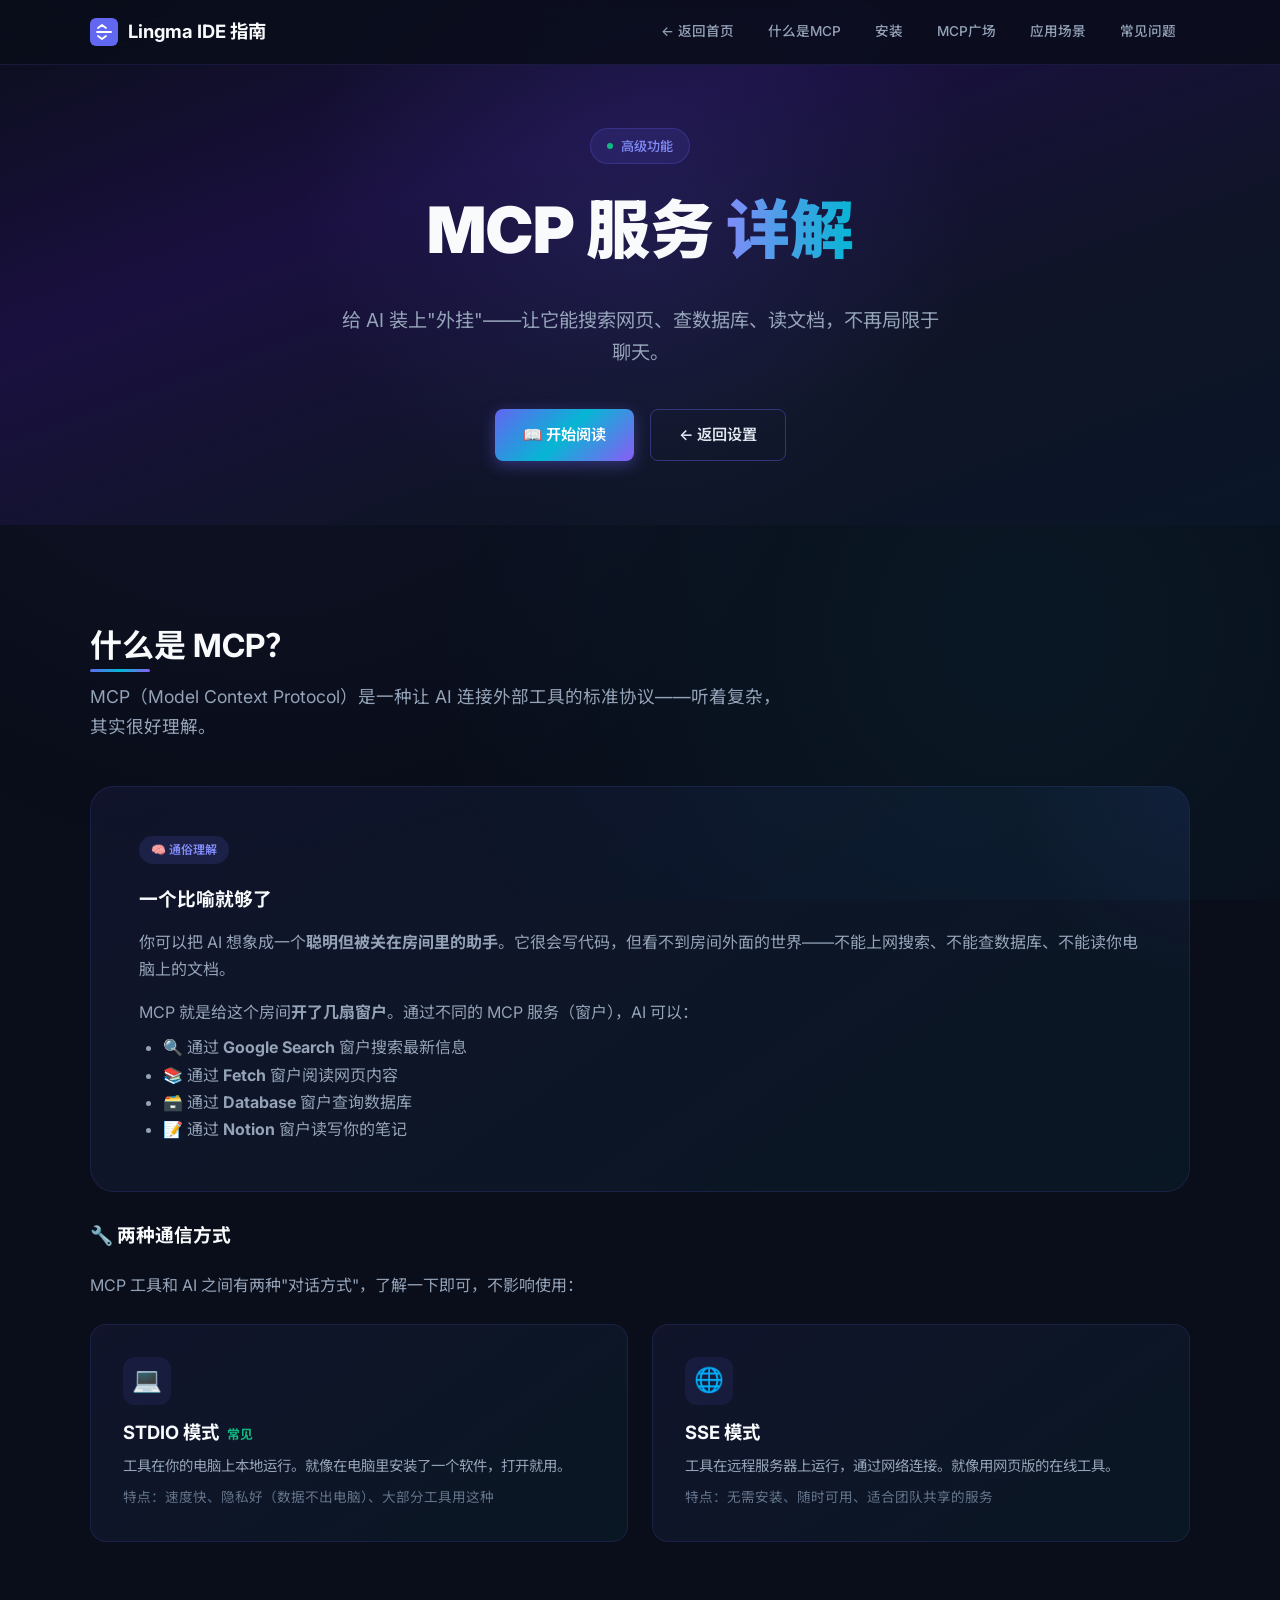
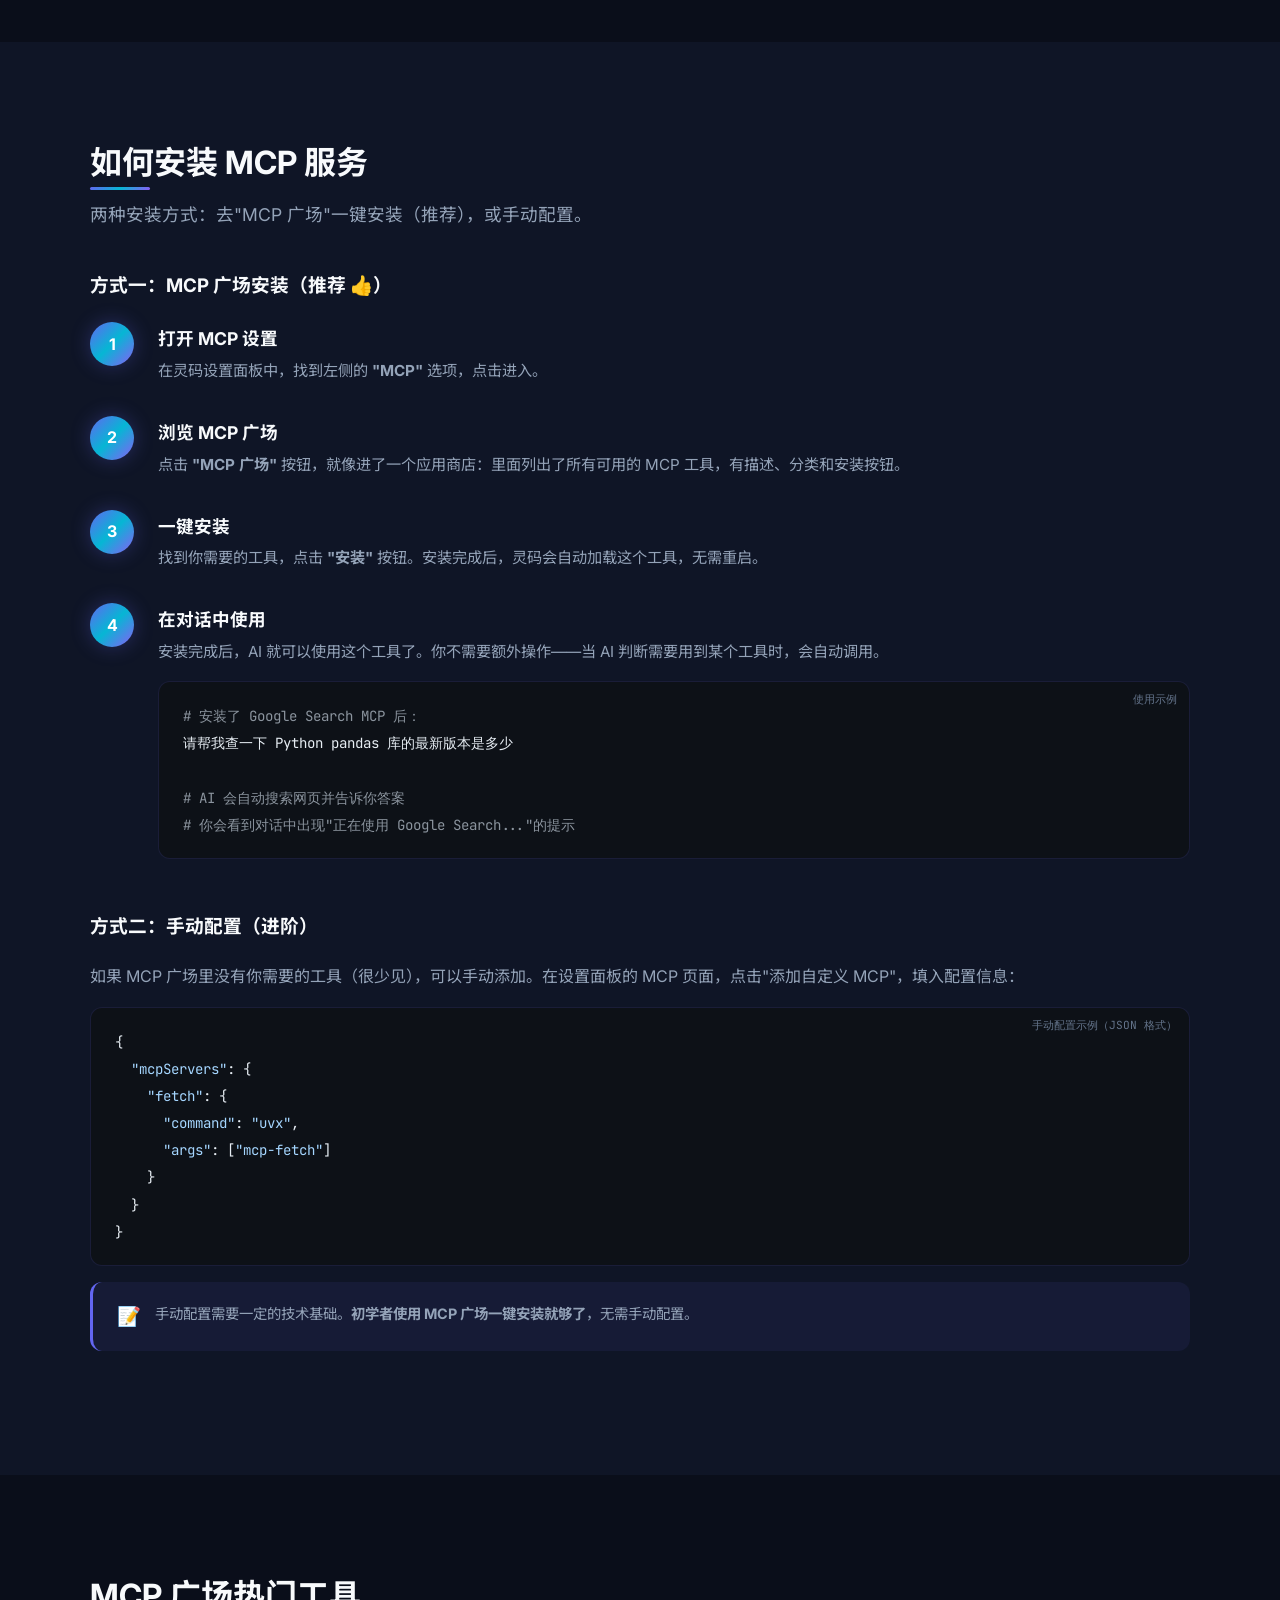
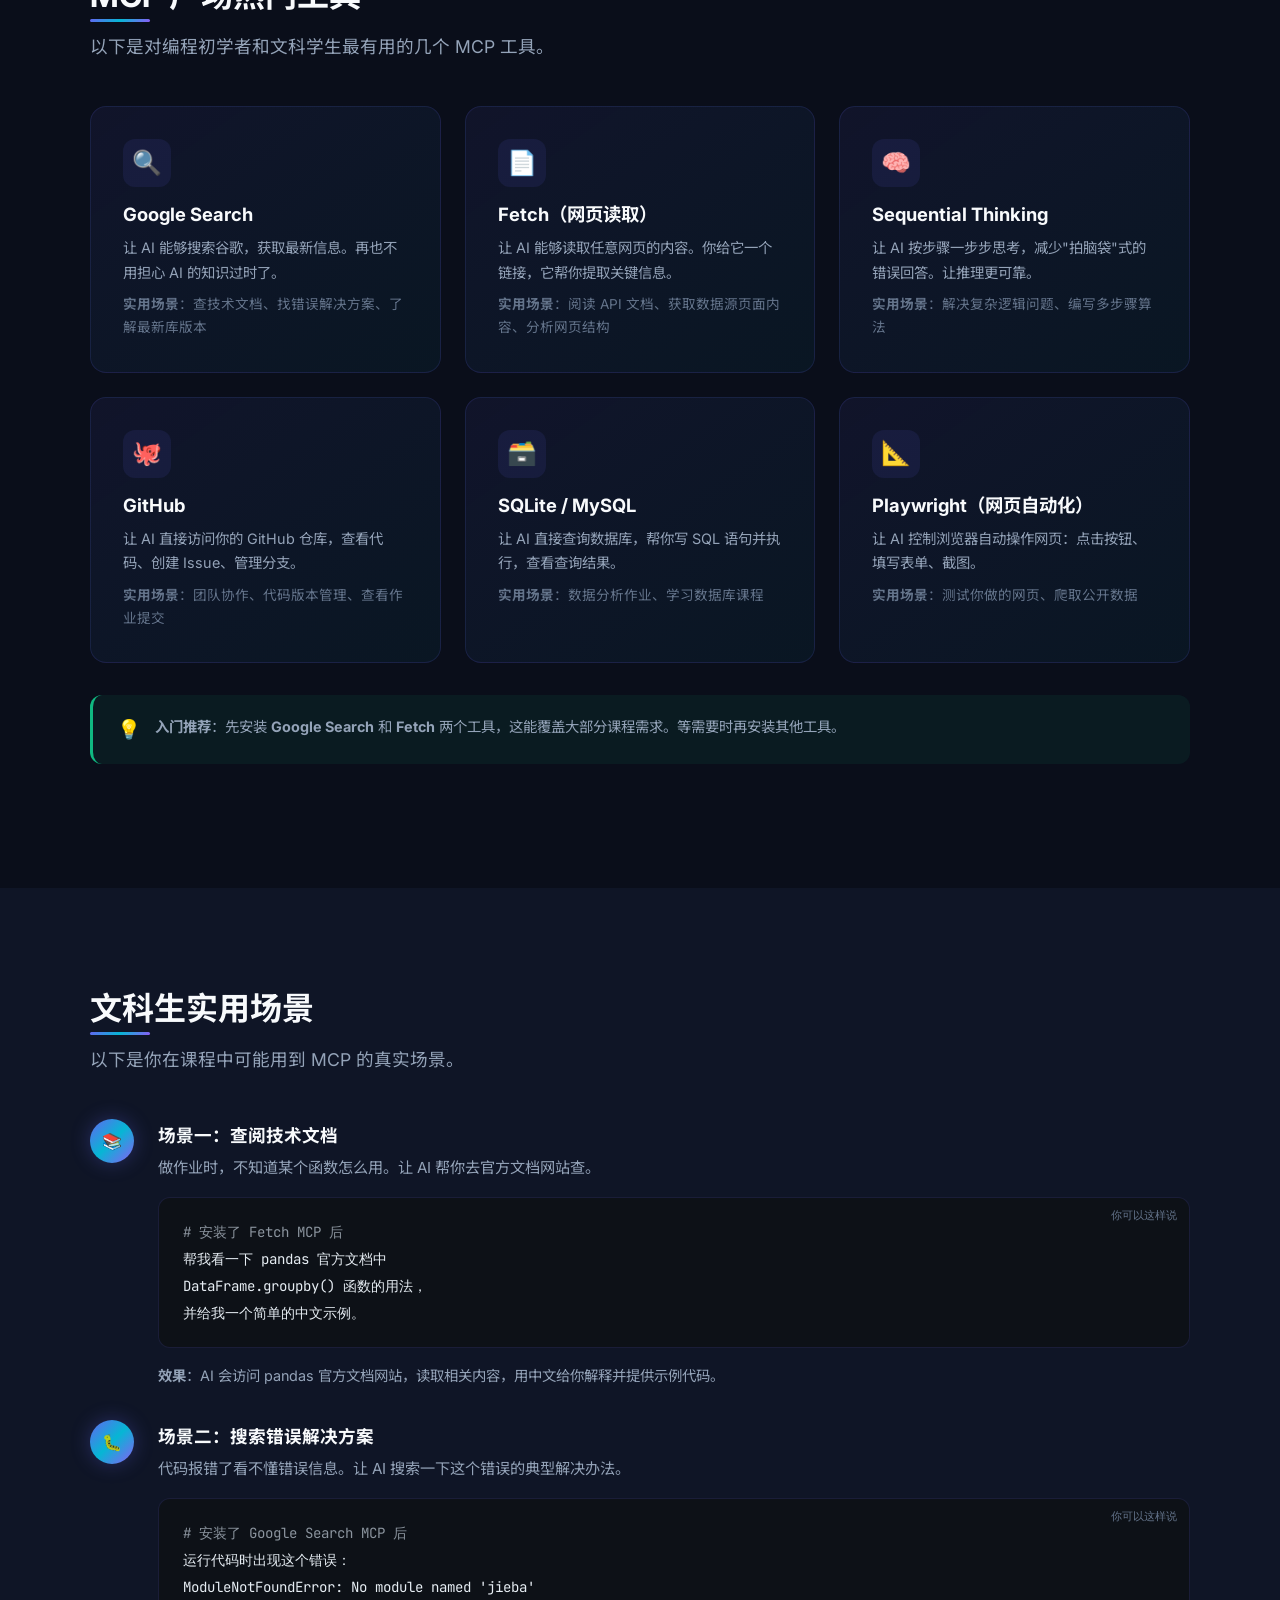
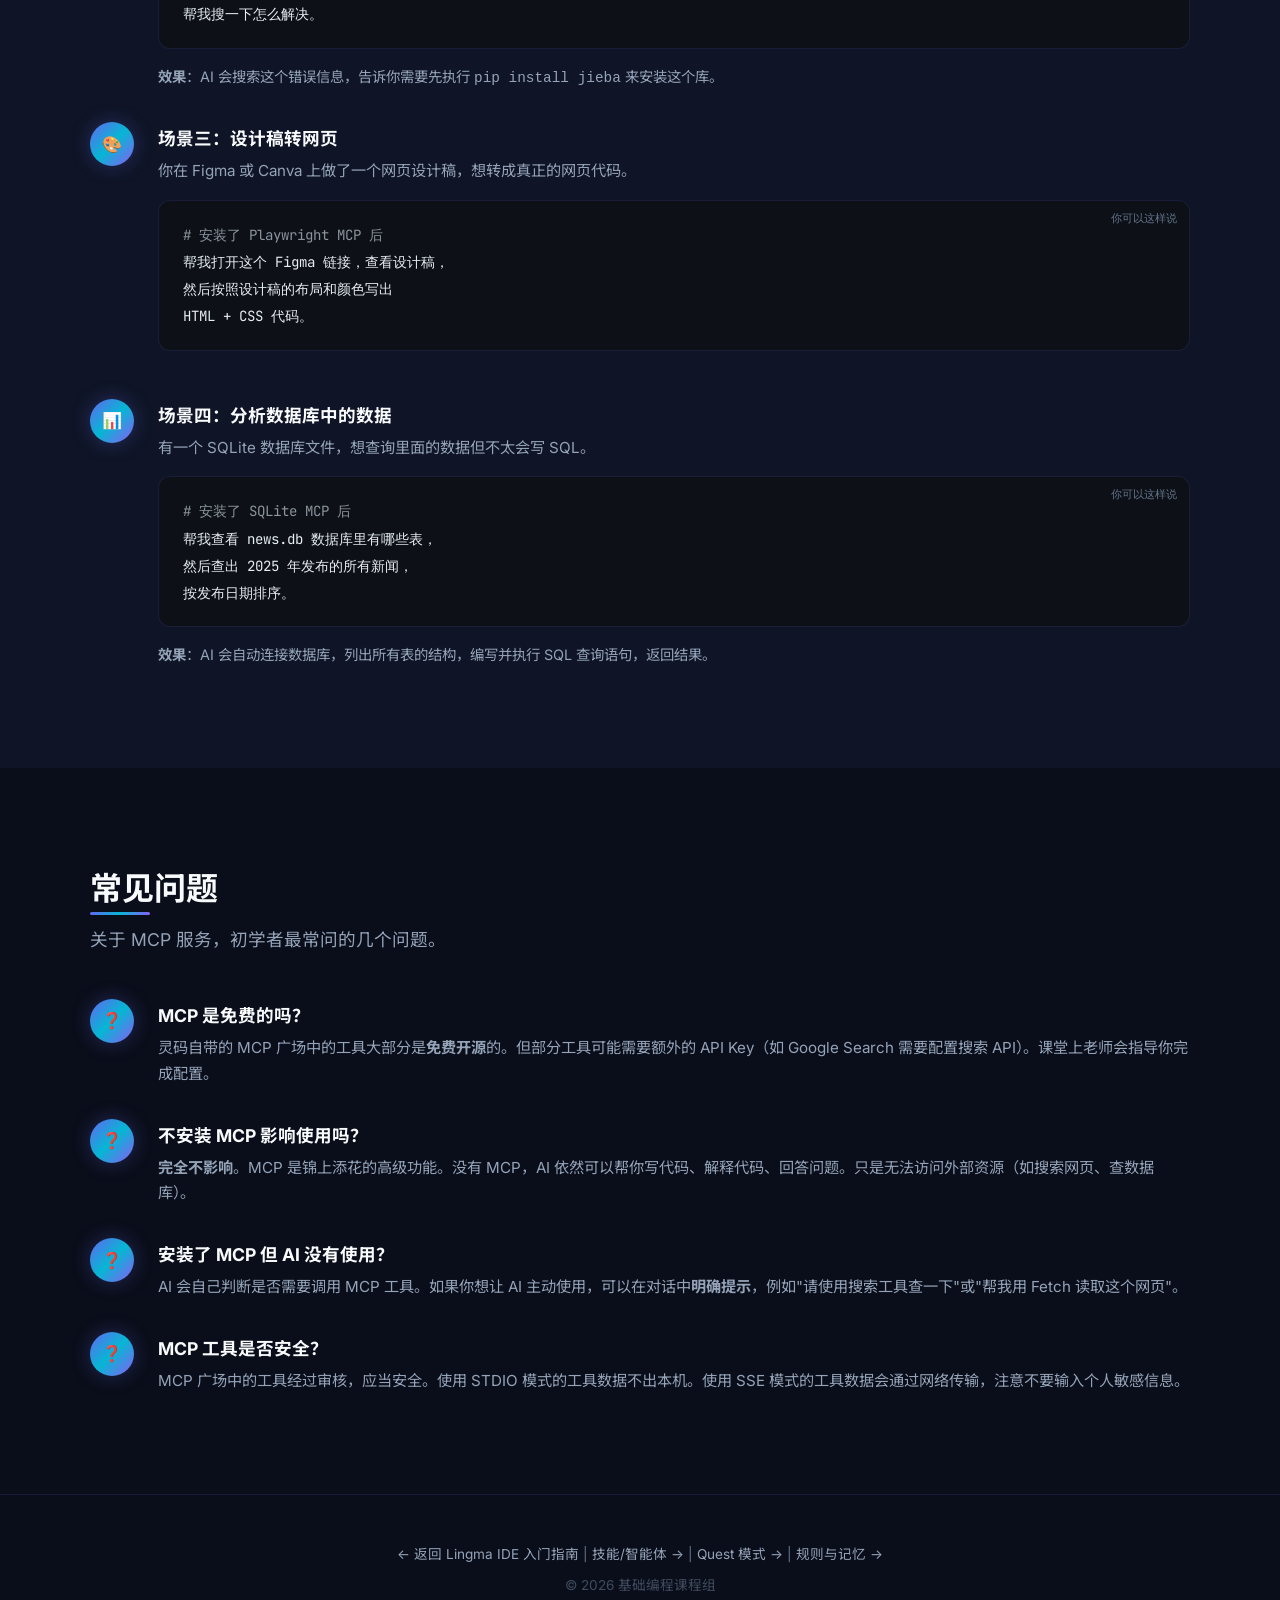
==== commit d571dad6: "feat: massively expand all sub-pages with detailed, liberal-arts-friendly content" ====
--- a/mcp.html
+++ b/mcp.html
@@ -4,13 +4,12 @@
   <meta charset="UTF-8">
   <meta name="viewport" content="width=device-width, initial-scale=1.0">
   <title>MCP 服务详解 — Lingma IDE 指南</title>
-  <meta name="description" content="详细介绍 Lingma IDE 中 MCP（模型上下文协议）服务的概念、配置方法和实际应用场景。">
+  <meta name="description" content="详细介绍 Lingma IDE 中 MCP 服务的概念、安装和使用方法，面向零基础文科学生。">
   <link rel="stylesheet" href="index.css">
   <link rel="icon" href="data:image/svg+xml,<svg xmlns='http://www.w3.org/2000/svg' viewBox='0 0 32 32'><text y='28' font-size='28'>🔌</text></svg>">
 </head>
 <body>
 
-<!-- ===== Navigation ===== -->
 <nav class="navbar" id="navbar">
   <div class="navbar-inner">
     <a href="index.html" class="nav-brand">
@@ -21,21 +20,20 @@
     <ul class="nav-links">
       <li><a href="index.html">← 返回首页</a></li>
       <li><a href="#what-is-mcp">什么是MCP</a></li>
-      <li><a href="#how-to-add">添加服务</a></li>
-      <li><a href="#mcp-plaza">MCP广场</a></li>
-      <li><a href="#use-cases">应用场景</a></li>
-      <li><a href="skills.html">技能/智能体</a></li>
+      <li><a href="#install">安装</a></li>
+      <li><a href="#plaza">MCP广场</a></li>
+      <li><a href="#usecases">应用场景</a></li>
+      <li><a href="#faq">常见问题</a></li>
     </ul>
   </div>
 </nav>
 
-<!-- ===== Hero ===== -->
 <section class="hero" id="top" style="min-height:50vh">
   <div class="hero-particles" id="particles"></div>
   <div class="hero-content">
     <div class="hero-badge"><span class="dot"></span>高级功能</div>
     <h1>MCP 服务 <span class="gradient-text">详解</span></h1>
-    <p class="tagline">Model Context Protocol — 让 AI 编码助手连接外部工具和数据源，无限扩展能力边界。</p>
+    <p class="tagline">给 AI 装上"外挂"——让它能搜索网页、查数据库、读文档，不再局限于聊天。</p>
     <div class="hero-actions">
       <a href="#what-is-mcp" class="btn btn-primary">📖 开始阅读</a>
       <a href="index.html#settings" class="btn btn-outline">← 返回设置</a>
@@ -47,255 +45,266 @@
 <section class="section" id="what-is-mcp">
   <div class="section-inner fade-in">
     <h2 class="section-title">什么是 MCP？</h2>
-    <p class="section-subtitle">MCP（Model Context Protocol，模型上下文协议）是一种开放标准协议，为大语言模型提供了标准化的外部工具和上下文集成方式。</p>
-
-    <div class="two-col" style="margin-top:2rem">
-      <div>
-        <h4 style="margin-bottom:1rem">🤔 通俗理解</h4>
-        <p style="color:var(--color-text-muted)">你可以把 MCP 想象成给 AI 助手安装的"App Store"。每个 MCP 服务就像一个 App，让 AI 具备新的能力——比如查数据库、读文档、调 API 等。</p>
-        <div class="info-box tip" style="margin-top:1.5rem">
-          <span class="info-box-icon">💡</span>
-          <p>没有 MCP 时，AI 只能读你当前的代码文件。有了 MCP，AI 可以主动去获取外部信息，大大提升工作效率。</p>
-        </div>
-      </div>
-      <div>
-        <h4 style="margin-bottom:1rem">🏗️ 技术架构</h4>
-        <p style="color:var(--color-text-muted)">MCP 服务支持两种通信模式：</p>
-        <div class="step-list" style="margin-top:1rem">
-          <div class="step-item">
-            <div class="step-number" style="font-size:0.8rem">1</div>
-            <div class="step-content">
-              <h4>STDIO 模式</h4>
-              <p>通过标准输入输出流通信，<strong>服务在本地运行</strong>。适合轻量级工具，启动快。</p>
-            </div>
-          </div>
-          <div class="step-item">
-            <div class="step-number" style="font-size:0.8rem">2</div>
-            <div class="step-content">
-              <h4>SSE 模式</h4>
-              <p>采用服务器发送事件协议通信，<strong>服务可在远端或本地</strong>。适合复杂服务或共享服务。</p>
-            </div>
-          </div>
-        </div>
-      </div>
-    </div>
-
-    <div class="features-grid" style="margin-top:2.5rem">
+    <p class="section-subtitle">MCP（Model Context Protocol）是一种让 AI 连接外部工具的标准协议——听着复杂，其实很好理解。</p>
+
+    <div class="ai-showcase" style="margin-bottom:2rem">
+      <div class="ai-tag">🧠 通俗理解</div>
+      <h3 style="margin:0.5rem 0 1rem">一个比喻就够了</h3>
+      <p style="color:var(--color-text-muted)">你可以把 AI 想象成一个<strong>聪明但被关在房间里的助手</strong>。它很会写代码，但看不到房间外面的世界——不能上网搜索、不能查数据库、不能读你电脑上的文档。</p>
+      <p style="color:var(--color-text-muted);margin-top:1rem">MCP 就是给这个房间<strong>开了几扇窗户</strong>。通过不同的 MCP 服务（窗户），AI 可以：</p>
+      <ul style="color:var(--color-text-muted);padding-left:1.5rem;margin-top:0.5rem">
+        <li>🔍 通过 <strong>Google Search</strong> 窗户搜索最新信息</li>
+        <li>📚 通过 <strong>Fetch</strong> 窗户阅读网页内容</li>
+        <li>🗃️ 通过 <strong>Database</strong> 窗户查询数据库</li>
+        <li>📝 通过 <strong>Notion</strong> 窗户读写你的笔记</li>
+      </ul>
+    </div>
+
+    <h3 style="margin:2rem 0 1.5rem;color:var(--color-text-bright)">🔧 两种通信方式</h3>
+    <p style="color:var(--color-text-muted);margin-bottom:1.5rem">MCP 工具和 AI 之间有两种"对话方式"，了解一下即可，不影响使用：</p>
+    <div class="features-grid" style="grid-template-columns:1fr 1fr">
+      <div class="feature-card">
+        <div class="feature-icon">💻</div>
+        <h3>STDIO 模式<span style="color:var(--color-success);font-size:0.8rem;margin-left:0.5rem">常见</span></h3>
+        <p>工具在你的电脑上本地运行。就像在电脑里安装了一个软件，打开就用。</p>
+        <p style="color:var(--color-text-dim);font-size:0.85rem;margin-top:0.5rem">特点：速度快、隐私好（数据不出电脑）、大部分工具用这种</p>
+      </div>
       <div class="feature-card">
         <div class="feature-icon">🌐</div>
-        <h3>开放标准</h3>
-        <p>MCP 不是灵码独有的协议，是行业通用标准。学会了在灵码中使用，到其他支持 MCP 的工具中也同样适用。</p>
-      </div>
-      <div class="feature-card">
-        <div class="feature-icon">🧩</div>
-        <h3>即插即用</h3>
-        <p>大多数 MCP 服务开箱即用，只需在设置中添加即可。无需编写代码或修改配置文件。</p>
-      </div>
-      <div class="feature-card">
-        <div class="feature-icon">🤖</div>
-        <h3>智能体自主调用</h3>
-        <p>编程智能体会根据你的需求描述，自主判断是否需要调用 MCP 工具，并在执行前征求你的确认。</p>
-      </div>
-    </div>
-  </div>
-</section>
-
-<!-- ===== 添加 MCP 服务 ===== -->
-<section class="section section-alt" id="how-to-add">
-  <div class="section-inner fade-in">
-    <h2 class="section-title">如何添加 MCP 服务</h2>
-    <p class="section-subtitle">两种方式：从 MCP 广场一键安装，或手动配置服务。</p>
-
-    <h3 style="margin-bottom:1.5rem;color:var(--color-text-bright)">方式一：从 MCP 广场安装（推荐）</h3>
+        <h3>SSE 模式</h3>
+        <p>工具在远程服务器上运行，通过网络连接。就像用网页版的在线工具。</p>
+        <p style="color:var(--color-text-dim);font-size:0.85rem;margin-top:0.5rem">特点：无需安装、随时可用、适合团队共享的服务</p>
+      </div>
+    </div>
+  </div>
+</section>
+
+<!-- ===== 如何安装 MCP ===== -->
+<section class="section section-alt" id="install">
+  <div class="section-inner fade-in">
+    <h2 class="section-title">如何安装 MCP 服务</h2>
+    <p class="section-subtitle">两种安装方式：去"MCP 广场"一键安装（推荐），或手动配置。</p>
+
+    <h3 style="margin-bottom:1.5rem;color:var(--color-text-bright)">方式一：MCP 广场安装（推荐 👍）</h3>
     <div class="step-list">
       <div class="step-item">
         <div class="step-number">1</div>
         <div class="step-content">
-          <h4>打开设置</h4>
-          <p>点击左下角齿轮图标，或通过命令面板搜索 <code>Lingma: Settings</code>。</p>
+          <h4>打开 MCP 设置</h4>
+          <p>在灵码设置面板中，找到左侧的 <strong>"MCP"</strong> 选项，点击进入。</p>
         </div>
       </div>
       <div class="step-item">
         <div class="step-number">2</div>
         <div class="step-content">
-          <h4>进入 MCP 服务页面</h4>
-          <p>在左侧导航中点击 <strong>MCP 服务</strong>，切换到 <strong>MCP 广场</strong> 标签页。</p>
+          <h4>浏览 MCP 广场</h4>
+          <p>点击 <strong>"MCP 广场"</strong> 按钮，就像进了一个应用商店：里面列出了所有可用的 MCP 工具，有描述、分类和安装按钮。</p>
         </div>
       </div>
       <div class="step-item">
         <div class="step-number">3</div>
         <div class="step-content">
-          <h4>搜索并安装</h4>
-          <p>浏览或搜索所需的 MCP 服务，点击 <strong>安装</strong> 按钮。安装完成后切换到"我的服务"页面，图标显示为 <strong style="color:#10b981">绿色</strong> 即表示连接成功。</p>
-        </div>
-      </div>
-    </div>
-
-    <h3 style="margin:2.5rem 0 1.5rem;color:var(--color-text-bright)">方式二：手动添加</h3>
-    <div class="step-list">
-      <div class="step-item">
-        <div class="step-number">1</div>
-        <div class="step-content">
-          <h4>点击「+」按钮</h4>
-          <p>在 MCP 服务页面右上角，点击 <strong>+</strong> 号。</p>
-        </div>
-      </div>
-      <div class="step-item">
-        <div class="step-number">2</div>
-        <div class="step-content">
-          <h4>选择添加方式</h4>
-          <p>可以选择 <strong>手工添加</strong> 或 <strong>导入 JSON 配置</strong>。</p>
-        </div>
-      </div>
-      <div class="step-item">
-        <div class="step-number">3</div>
-        <div class="step-content">
-          <h4>填写服务信息</h4>
-          <p>根据服务类型填写：</p>
-          <div class="two-col" style="margin-top:1rem">
-            <div class="code-block" data-lang="STDIO 模式">
+          <h4>一键安装</h4>
+          <p>找到你需要的工具，点击 <strong>"安装"</strong> 按钮。安装完成后，灵码会自动加载这个工具，无需重启。</p>
+        </div>
+      </div>
+      <div class="step-item">
+        <div class="step-number">4</div>
+        <div class="step-content">
+          <h4>在对话中使用</h4>
+          <p>安装完成后，AI 就可以使用这个工具了。你不需要额外操作——当 AI 判断需要用到某个工具时，会自动调用。</p>
+          <div class="code-block" data-lang="使用示例">
+<code><span class="cm"># 安装了 Google Search MCP 后：</span>
+请帮我查一下 Python pandas 库的最新版本是多少
+
+<span class="cm"># AI 会自动搜索网页并告诉你答案</span>
+<span class="cm"># 你会看到对话中出现"正在使用 Google Search..."的提示</span></code>
+          </div>
+        </div>
+      </div>
+    </div>
+
+    <h3 style="margin:2.5rem 0 1.5rem;color:var(--color-text-bright)">方式二：手动配置（进阶）</h3>
+    <p style="color:var(--color-text-muted);margin-bottom:1rem">如果 MCP 广场里没有你需要的工具（很少见），可以手动添加。在设置面板的 MCP 页面，点击"添加自定义 MCP"，填入配置信息：</p>
+    <div class="code-block" data-lang="手动配置示例（JSON 格式）">
 <code>{
-  "name": "my-tool",
-  "command": "npx",
-  "args": ["-y", "@example/mcp-server"],
-  "env": {
-    "API_KEY": "your-key"
+  <span class="str">"mcpServers"</span>: {
+    <span class="str">"fetch"</span>: {
+      <span class="str">"command"</span>: <span class="str">"uvx"</span>,
+      <span class="str">"args"</span>: [<span class="str">"mcp-fetch"</span>]
+    }
   }
 }</code>
-            </div>
-            <div class="code-block" data-lang="SSE 模式">
-<code>{
-  "name": "remote-tool",
-  "url": "https://mcp.example.com/sse",
-  "headers": {
-    "Authorization": "Bearer xxx"
-  }
-}</code>
-            </div>
-          </div>
-        </div>
-      </div>
-    </div>
-  </div>
-</section>
-
-<!-- ===== MCP 广场 ===== -->
-<section class="section" id="mcp-plaza">
-  <div class="section-inner fade-in">
-    <h2 class="section-title">MCP 广场</h2>
-    <p class="section-subtitle">通义灵码集成了魔搭社区 MCP 市场，提供 3800+ 个 MCP 服务，覆盖十大热门领域。</p>
+    </div>
+    <div class="info-box note" style="margin-top:1rem">
+      <span class="info-box-icon">📝</span>
+      <p>手动配置需要一定的技术基础。<strong>初学者使用 MCP 广场一键安装就够了</strong>，无需手动配置。</p>
+    </div>
+  </div>
+</section>
+
+<!-- ===== MCP 广场推荐 ===== -->
+<section class="section" id="plaza">
+  <div class="section-inner fade-in">
+    <h2 class="section-title">MCP 广场热门工具</h2>
+    <p class="section-subtitle">以下是对编程初学者和文科学生最有用的几个 MCP 工具。</p>
 
     <div class="features-grid">
       <div class="feature-card">
-        <div class="feature-icon">🛠️</div>
-        <h3>开发者工具</h3>
-        <p>GitHub、GitLab、Jira、Linear 等项目管理和代码托管工具集成。</p>
-      </div>
-      <div class="feature-card">
-        <div class="feature-icon">📁</div>
-        <h3>文件系统</h3>
-        <p>本地文件/目录的增删改查操作，支持批量处理。</p>
-      </div>
-      <div class="feature-card">
-        <div class="feature-icon">🗄️</div>
-        <h3>数据库</h3>
-        <p>MySQL、PostgreSQL、MongoDB 等数据库连接，自动生成查询和 DAO 代码。</p>
-      </div>
-      <div class="feature-card">
         <div class="feature-icon">🔍</div>
-        <h3>搜索引擎</h3>
-        <p>让 AI 联网搜索最新信息，获取实时的技术文档和教程。</p>
+        <h3>Google Search</h3>
+        <p>让 AI 能够搜索谷歌，获取最新信息。再也不用担心 AI 的知识过时了。</p>
+        <p style="font-size:0.85rem;color:var(--color-text-dim);margin-top:0.5rem"><strong>实用场景</strong>：查技术文档、找错误解决方案、了解最新库版本</p>
+      </div>
+      <div class="feature-card">
+        <div class="feature-icon">📄</div>
+        <h3>Fetch（网页读取）</h3>
+        <p>让 AI 能够读取任意网页的内容。你给它一个链接，它帮你提取关键信息。</p>
+        <p style="font-size:0.85rem;color:var(--color-text-dim);margin-top:0.5rem"><strong>实用场景</strong>：阅读 API 文档、获取数据源页面内容、分析网页结构</p>
+      </div>
+      <div class="feature-card">
+        <div class="feature-icon">🧠</div>
+        <h3>Sequential Thinking</h3>
+        <p>让 AI 按步骤一步步思考，减少"拍脑袋"式的错误回答。让推理更可靠。</p>
+        <p style="font-size:0.85rem;color:var(--color-text-dim);margin-top:0.5rem"><strong>实用场景</strong>：解决复杂逻辑问题、编写多步骤算法</p>
+      </div>
+      <div class="feature-card">
+        <div class="feature-icon">🐙</div>
+        <h3>GitHub</h3>
+        <p>让 AI 直接访问你的 GitHub 仓库，查看代码、创建 Issue、管理分支。</p>
+        <p style="font-size:0.85rem;color:var(--color-text-dim);margin-top:0.5rem"><strong>实用场景</strong>：团队协作、代码版本管理、查看作业提交</p>
+      </div>
+      <div class="feature-card">
+        <div class="feature-icon">🗃️</div>
+        <h3>SQLite / MySQL</h3>
+        <p>让 AI 直接查询数据库，帮你写 SQL 语句并执行，查看查询结果。</p>
+        <p style="font-size:0.85rem;color:var(--color-text-dim);margin-top:0.5rem"><strong>实用场景</strong>：数据分析作业、学习数据库课程</p>
       </div>
       <div class="feature-card">
         <div class="feature-icon">📐</div>
-        <h3>设计工具</h3>
-        <p>MasterGo、Figma 等设计稿读取，自动将设计稿转换为前端代码。</p>
-      </div>
-      <div class="feature-card">
-        <div class="feature-icon">🚀</div>
-        <h3>DevOps</h3>
-        <p>云效 DevOps 集成，实现从工作项到代码生成、提交的自动化流程。</p>
-      </div>
-      <div class="feature-card">
-        <div class="feature-icon">📊</div>
-        <h3>数据分析</h3>
-        <p>连接数据分析平台，AI 自动进行数据查询、统计和可视化。</p>
-      </div>
-      <div class="feature-card">
-        <div class="feature-icon">🗺️</div>
-        <h3>地图服务</h3>
-        <p>地图 API 集成，适合需要地理信息处理的应用开发。</p>
-      </div>
-      <div class="feature-card">
-        <div class="feature-icon">🏋️</div>
-        <h3>算法练习</h3>
-        <p>LeetCode MCP 服务，在 IDE 内随机获取算法题并辅助解题。</p>
-      </div>
+        <h3>Playwright（网页自动化）</h3>
+        <p>让 AI 控制浏览器自动操作网页：点击按钮、填写表单、截图。</p>
+        <p style="font-size:0.85rem;color:var(--color-text-dim);margin-top:0.5rem"><strong>实用场景</strong>：测试你做的网页、爬取公开数据</p>
+      </div>
+    </div>
+
+    <div class="info-box tip" style="margin-top:2rem">
+      <span class="info-box-icon">💡</span>
+      <p><strong>入门推荐</strong>：先安装 <strong>Google Search</strong> 和 <strong>Fetch</strong> 两个工具，这能覆盖大部分课程需求。等需要时再安装其他工具。</p>
     </div>
   </div>
 </section>
 
 <!-- ===== 应用场景 ===== -->
-<section class="section section-alt" id="use-cases">
-  <div class="section-inner fade-in">
-    <h2 class="section-title">实际应用场景</h2>
-    <p class="section-subtitle">以下是几个常见的 MCP + 智能体协作示例，展示 MCP 如何提升开发效率。</p>
+<section class="section section-alt" id="usecases">
+  <div class="section-inner fade-in">
+    <h2 class="section-title">文科生实用场景</h2>
+    <p class="section-subtitle">以下是你在课程中可能用到 MCP 的真实场景。</p>
 
     <div class="step-list">
       <div class="step-item">
-        <div class="step-number">📝</div>
-        <div class="step-content">
-          <h4>场景一：根据在线文档生成代码</h4>
-          <p>配置 <strong>Fetch</strong> MCP 服务后，可以告诉 AI："参考这个 API 文档链接，帮我写一个 Python 客户端"。AI 会自动读取网页内容并生成对应代码。</p>
-          <div class="code-block" data-lang="对话示例">
-<code><span class="cm"># 你对 AI 说：</span>
-参考 https://api.example.com/docs ，
-帮我写一个获取用户列表的 Python 函数。
-
-<span class="cm"># AI 会：</span>
-<span class="cm"># 1. 调用 Fetch MCP 读取网页内容</span>
-<span class="cm"># 2. 分析 API 文档结构</span>
-<span class="cm"># 3. 生成完整的 Python 代码</span></code>
-          </div>
-        </div>
-      </div>
-      <div class="step-item">
-        <div class="step-number">🗄️</div>
-        <div class="step-content">
-          <h4>场景二：数据库辅助开发</h4>
-          <p>配置数据库 MCP 后，AI 可以直接查看数据库结构，自动生成 SQL 查询语句和数据访问代码。</p>
+        <div class="step-number">📚</div>
+        <div class="step-content">
+          <h4>场景一：查阅技术文档</h4>
+          <p style="color:var(--color-text-muted)">做作业时，不知道某个函数怎么用。让 AI 帮你去官方文档网站查。</p>
+          <div class="code-block" data-lang="你可以这样说">
+<code><span class="cm"># 安装了 Fetch MCP 后</span>
+帮我看一下 pandas 官方文档中
+DataFrame.groupby() 函数的用法，
+并给我一个简单的中文示例。</code>
+          </div>
+          <p style="color:var(--color-text-muted);font-size:0.9rem;margin-top:0.5rem"><strong>效果</strong>：AI 会访问 pandas 官方文档网站，读取相关内容，用中文给你解释并提供示例代码。</p>
+        </div>
+      </div>
+      <div class="step-item">
+        <div class="step-number">🐛</div>
+        <div class="step-content">
+          <h4>场景二：搜索错误解决方案</h4>
+          <p style="color:var(--color-text-muted)">代码报错了看不懂错误信息。让 AI 搜索一下这个错误的典型解决办法。</p>
+          <div class="code-block" data-lang="你可以这样说">
+<code><span class="cm"># 安装了 Google Search MCP 后</span>
+运行代码时出现这个错误：
+ModuleNotFoundError: No module named 'jieba'
+帮我搜一下怎么解决。</code>
+          </div>
+          <p style="color:var(--color-text-muted);font-size:0.9rem;margin-top:0.5rem"><strong>效果</strong>：AI 会搜索这个错误信息，告诉你需要先执行 <code>pip install jieba</code> 来安装这个库。</p>
         </div>
       </div>
       <div class="step-item">
         <div class="step-number">🎨</div>
         <div class="step-content">
-          <h4>场景三：设计稿转代码</h4>
-          <p>配置 MasterGo 或 Figma MCP 后，AI 读取设计稿中的组件信息，自动生成对应的 HTML/CSS 代码，大幅减少前端还原工作量。</p>
-        </div>
-      </div>
-      <div class="step-item">
-        <div class="step-number">🏋️</div>
-        <div class="step-content">
-          <h4>场景四：在 IDE 内刷算法题</h4>
-          <p>配置 LeetCode MCP 服务后，可以对 AI 说："随机给我一道中等难度的数组题"。AI 调用 MCP 获取题目，你在 IDE 里写代码，AI 辅助调试。</p>
-        </div>
-      </div>
-    </div>
-
-    <div class="info-box warning" style="margin-top:2rem">
-      <span class="info-box-icon">⚠️</span>
-      <p><strong>注意</strong>：部分 MCP 服务需要配置 API Key 或其他凭证。首次使用时请仔细阅读服务提供方的说明文档。智能体在调用 MCP 工具前会先征求你的确认。</p>
-    </div>
-  </div>
-</section>
-
-<!-- ===== Footer ===== -->
+          <h4>场景三：设计稿转网页</h4>
+          <p style="color:var(--color-text-muted)">你在 Figma 或 Canva 上做了一个网页设计稿，想转成真正的网页代码。</p>
+          <div class="code-block" data-lang="你可以这样说">
+<code><span class="cm"># 安装了 Playwright MCP 后</span>
+帮我打开这个 Figma 链接，查看设计稿，
+然后按照设计稿的布局和颜色写出
+HTML + CSS 代码。</code>
+          </div>
+        </div>
+      </div>
+      <div class="step-item">
+        <div class="step-number">📊</div>
+        <div class="step-content">
+          <h4>场景四：分析数据库中的数据</h4>
+          <p style="color:var(--color-text-muted)">有一个 SQLite 数据库文件，想查询里面的数据但不太会写 SQL。</p>
+          <div class="code-block" data-lang="你可以这样说">
+<code><span class="cm"># 安装了 SQLite MCP 后</span>
+帮我查看 news.db 数据库里有哪些表，
+然后查出 2025 年发布的所有新闻，
+按发布日期排序。</code>
+          </div>
+          <p style="color:var(--color-text-muted);font-size:0.9rem;margin-top:0.5rem"><strong>效果</strong>：AI 会自动连接数据库，列出所有表的结构，编写并执行 SQL 查询语句，返回结果。</p>
+        </div>
+      </div>
+    </div>
+  </div>
+</section>
+
+<!-- ===== 常见问题 ===== -->
+<section class="section" id="faq">
+  <div class="section-inner fade-in">
+    <h2 class="section-title">常见问题</h2>
+    <p class="section-subtitle">关于 MCP 服务，初学者最常问的几个问题。</p>
+
+    <div class="step-list">
+      <div class="step-item">
+        <div class="step-number">❓</div>
+        <div class="step-content">
+          <h4>MCP 是免费的吗？</h4>
+          <p style="color:var(--color-text-muted)">灵码自带的 MCP 广场中的工具大部分是<strong>免费开源</strong>的。但部分工具可能需要额外的 API Key（如 Google Search 需要配置搜索 API）。课堂上老师会指导你完成配置。</p>
+        </div>
+      </div>
+      <div class="step-item">
+        <div class="step-number">❓</div>
+        <div class="step-content">
+          <h4>不安装 MCP 影响使用吗？</h4>
+          <p style="color:var(--color-text-muted)"><strong>完全不影响</strong>。MCP 是锦上添花的高级功能。没有 MCP，AI 依然可以帮你写代码、解释代码、回答问题。只是无法访问外部资源（如搜索网页、查数据库）。</p>
+        </div>
+      </div>
+      <div class="step-item">
+        <div class="step-number">❓</div>
+        <div class="step-content">
+          <h4>安装了 MCP 但 AI 没有使用？</h4>
+          <p style="color:var(--color-text-muted)">AI 会自己判断是否需要调用 MCP 工具。如果你想让 AI 主动使用，可以在对话中<strong>明确提示</strong>，例如"请使用搜索工具查一下"或"帮我用 Fetch 读取这个网页"。</p>
+        </div>
+      </div>
+      <div class="step-item">
+        <div class="step-number">❓</div>
+        <div class="step-content">
+          <h4>MCP 工具是否安全？</h4>
+          <p style="color:var(--color-text-muted)">MCP 广场中的工具经过审核，应当安全。使用 STDIO 模式的工具数据不出本机。使用 SSE 模式的工具数据会通过网络传输，注意不要输入个人敏感信息。</p>
+        </div>
+      </div>
+    </div>
+  </div>
+</section>
+
 <footer class="footer">
-  <p><a href="index.html">← 返回 Lingma IDE 入门指南</a> | <a href="skills.html">技能/智能体/指令详解 →</a></p>
+  <p><a href="index.html">← 返回 Lingma IDE 入门指南</a> | <a href="skills.html">技能/智能体 →</a> | <a href="quest.html">Quest 模式 →</a> | <a href="rules.html">规则与记忆 →</a></p>
   <p style="margin-top:0.5rem;opacity:0.6">© 2026 基础编程课程组</p>
 </footer>
 
-<!-- ===== Scripts ===== -->
 <script>
 const navbar = document.getElementById('navbar');
 window.addEventListener('scroll', () => { navbar.classList.toggle('scrolled', window.scrollY > 50); });
@@ -305,7 +314,7 @@
 }, { threshold: 0.1 });
 fadeEls.forEach(el => observer.observe(el));
 const particleContainer = document.getElementById('particles');
-const codeSnippets = ['MCP', 'STDIO', 'SSE', 'fetch()', 'Tool', 'Agent', 'Context', 'Protocol', 'API', 'JSON', 'connect', 'invoke'];
+const codeSnippets = ['MCP', 'Fetch', 'Search', 'STDIO', 'SSE', 'Plugin', 'API', 'Tool', 'Notion', 'SQLite', 'GitHub'];
 for (let i = 0; i < 15; i++) {
   const p = document.createElement('span');
   p.className = 'particle';
@@ -325,6 +334,5 @@
   });
 });
 </script>
-
 </body>
 </html>
--- a/index.css
+++ b/index.css
@@ -480,6 +480,8 @@
   font-size: 0.88rem;
   line-height: 1.7;
   color: #e6edf3;
+  white-space: pre-wrap;
+  word-break: break-word;
 }
 .code-block .kw { color: #ff7b72; }
 .code-block .fn { color: #d2a8ff; }
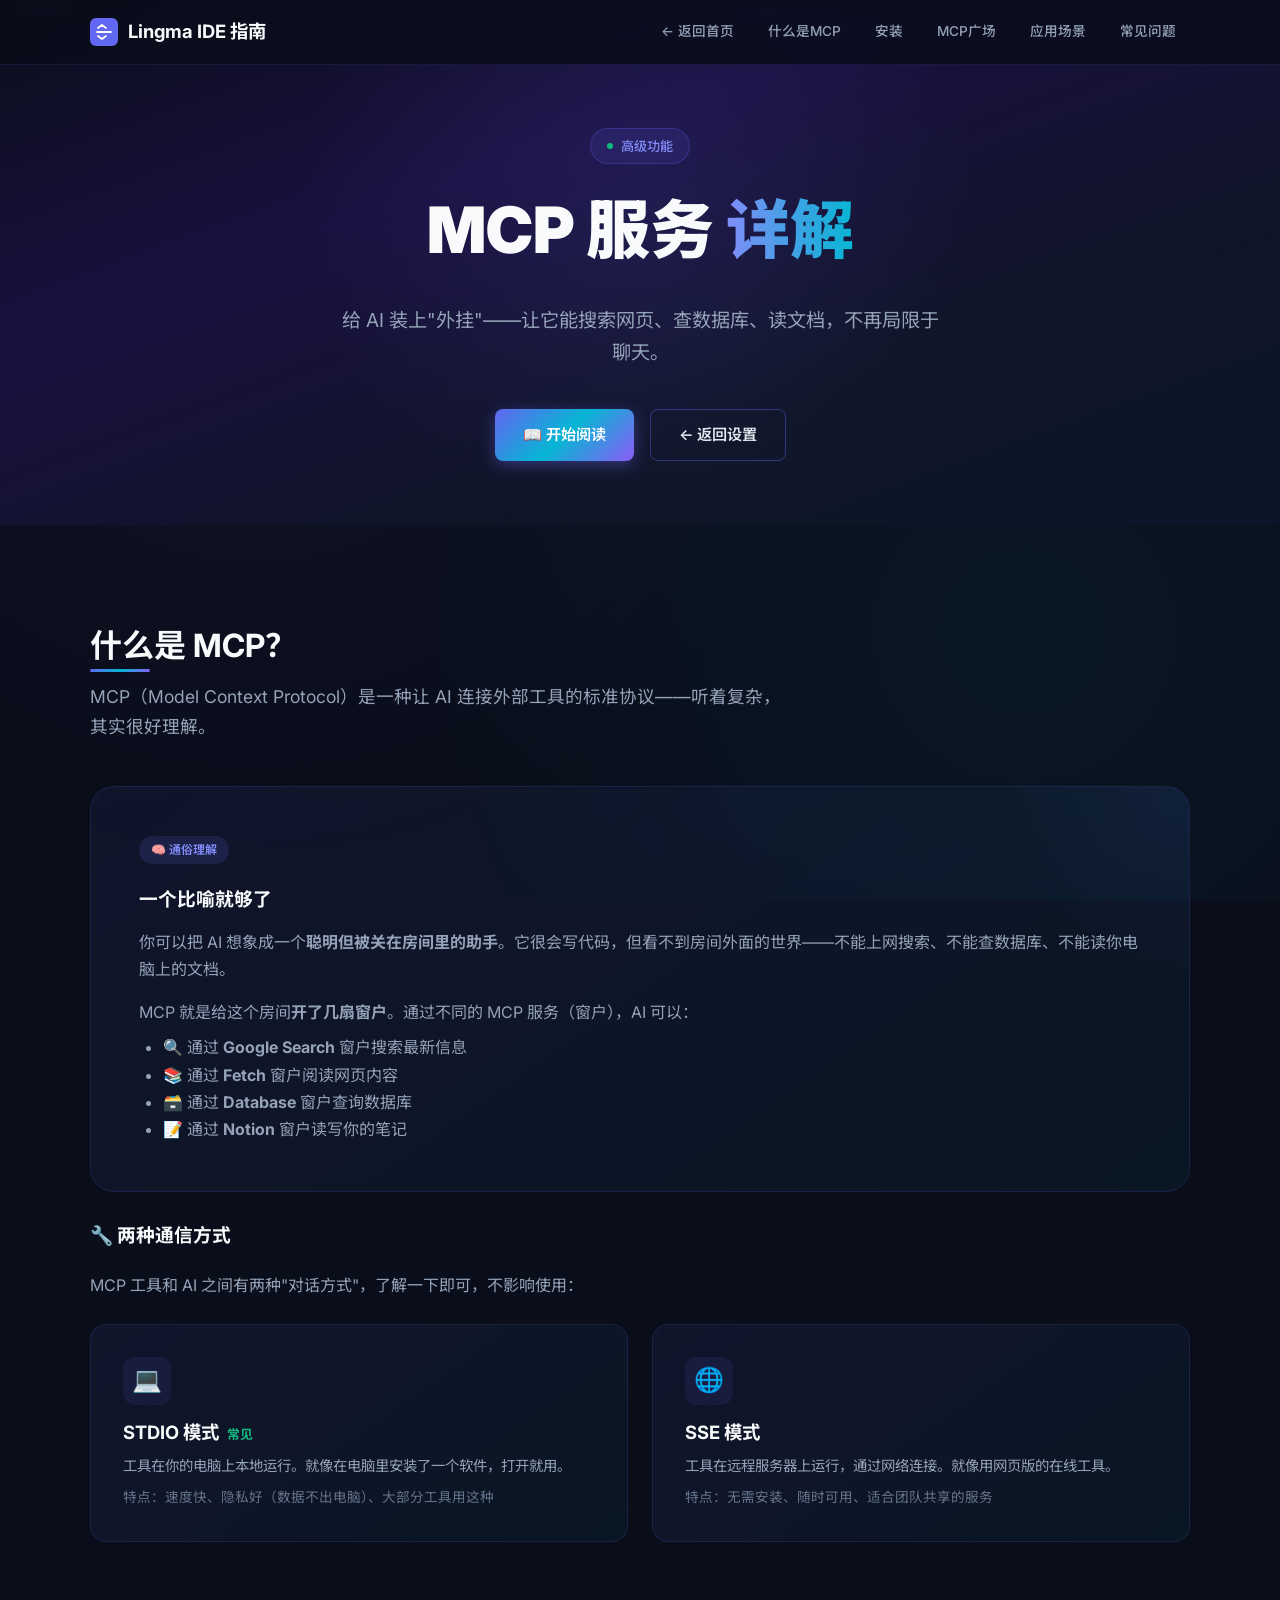
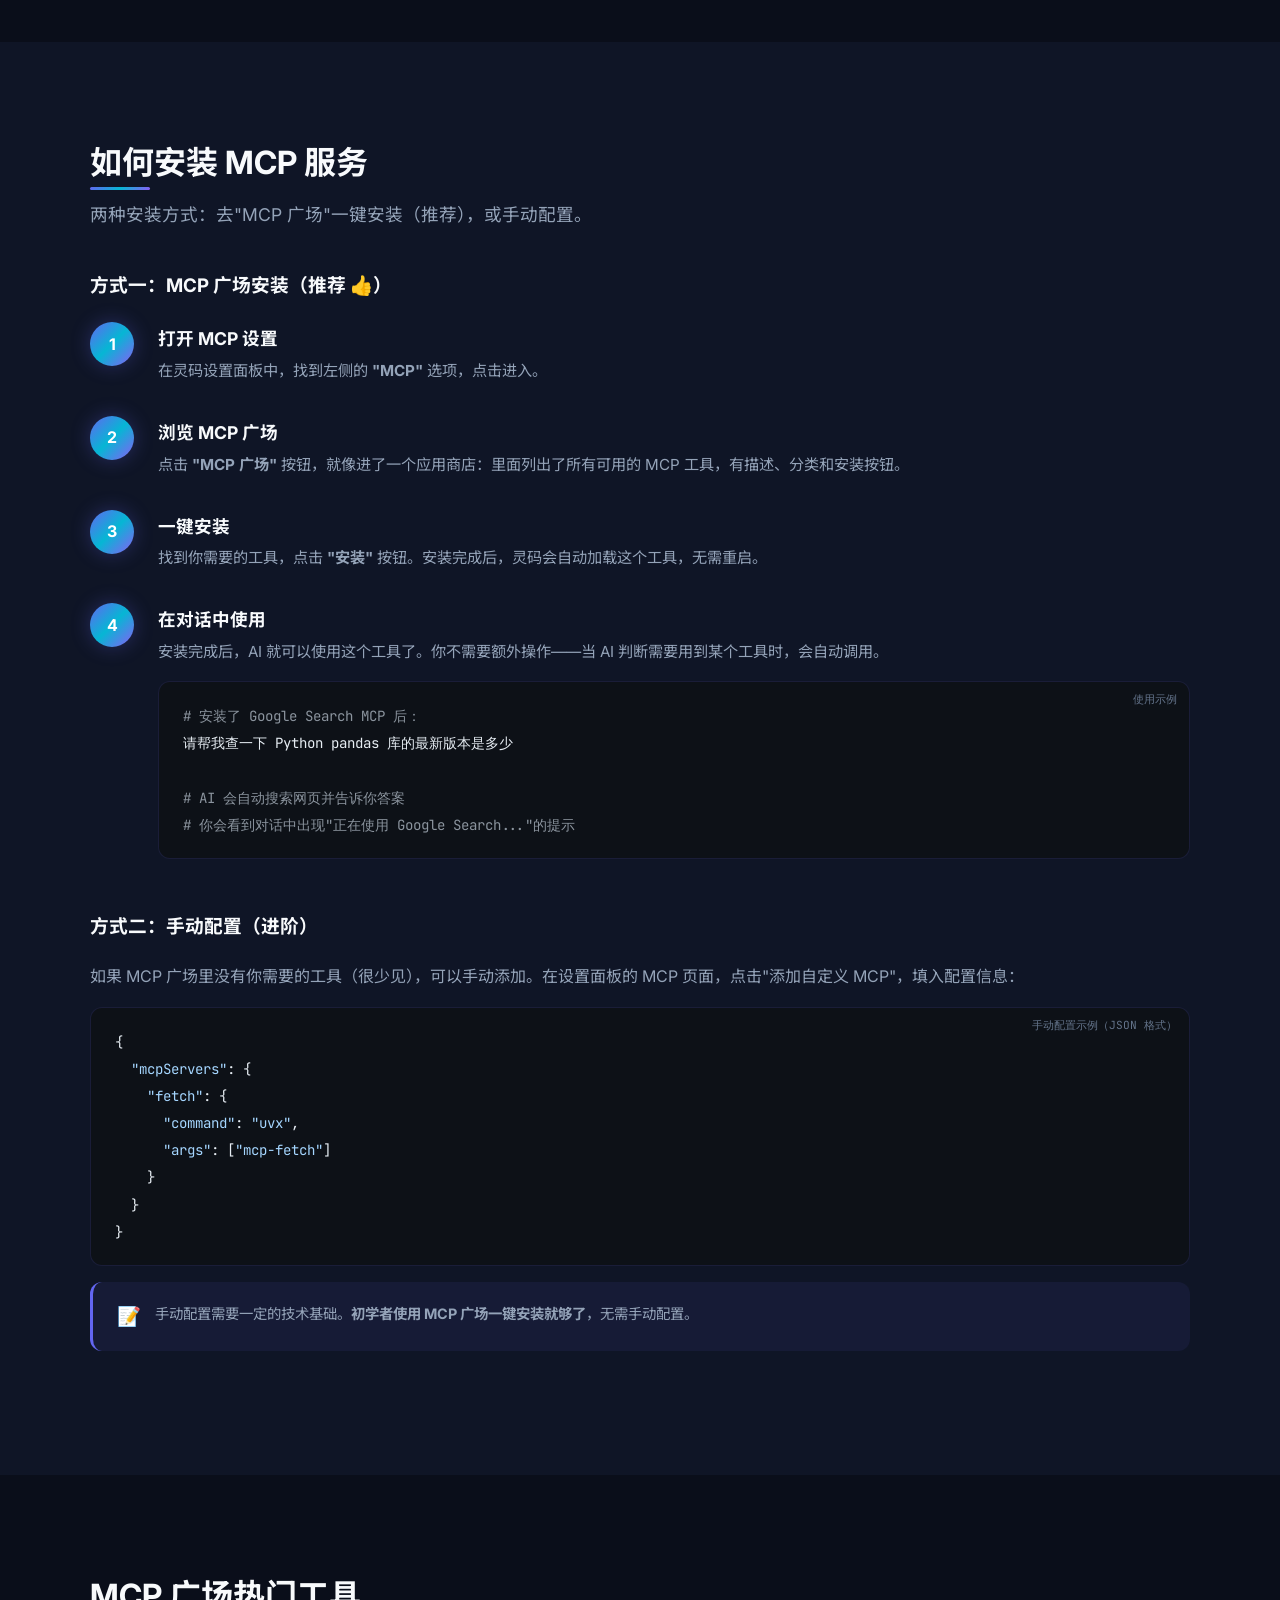
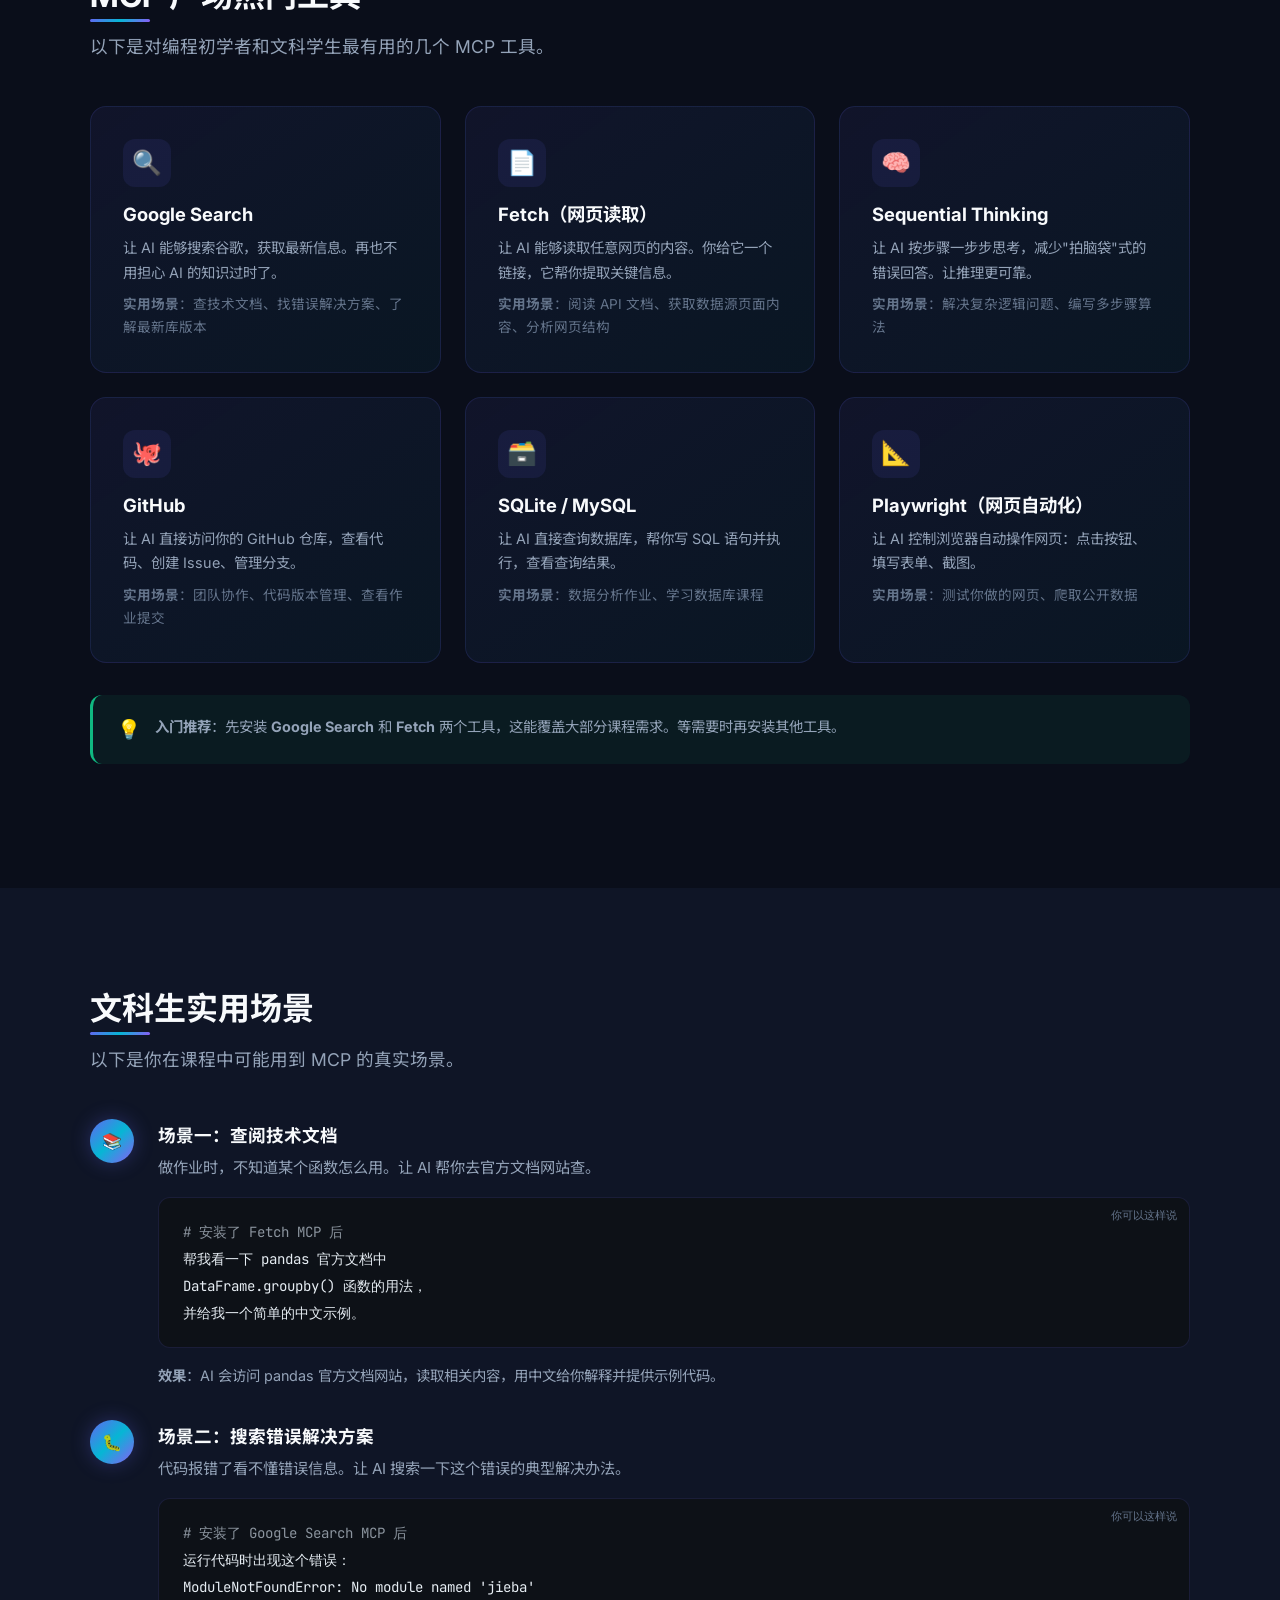
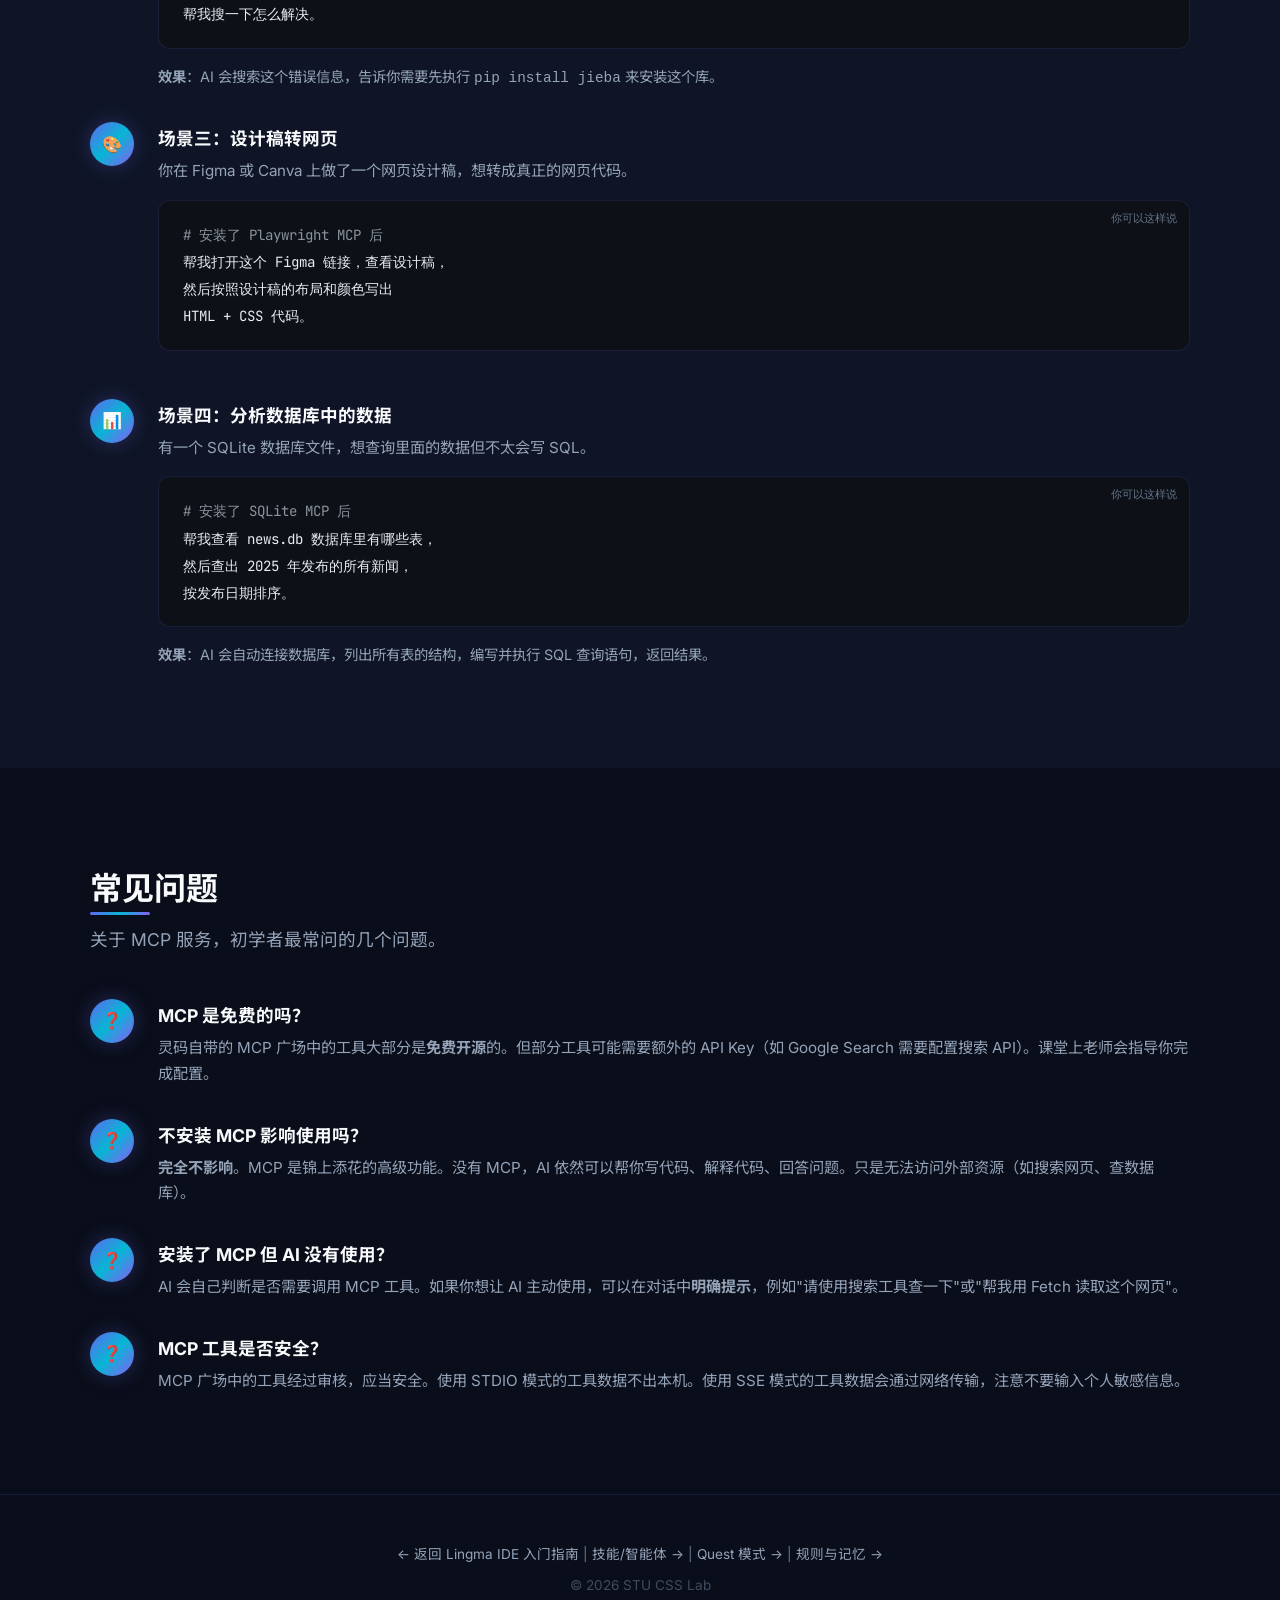
==== commit 4208d263: "Fix: restore sub-pages + apply STU CSS Lab footer to all pages" ====
--- a/mcp.html
+++ b/mcp.html
@@ -302,7 +302,7 @@
 
 <footer class="footer">
   <p><a href="index.html">← 返回 Lingma IDE 入门指南</a> | <a href="skills.html">技能/智能体 →</a> | <a href="quest.html">Quest 模式 →</a> | <a href="rules.html">规则与记忆 →</a></p>
-  <p style="margin-top:0.5rem;opacity:0.6">© 2026 基础编程课程组</p>
+  <p style="margin-top:0.5rem;opacity:0.6">© 2026 STU CSS Lab</p>
 </footer>
 
 <script>
